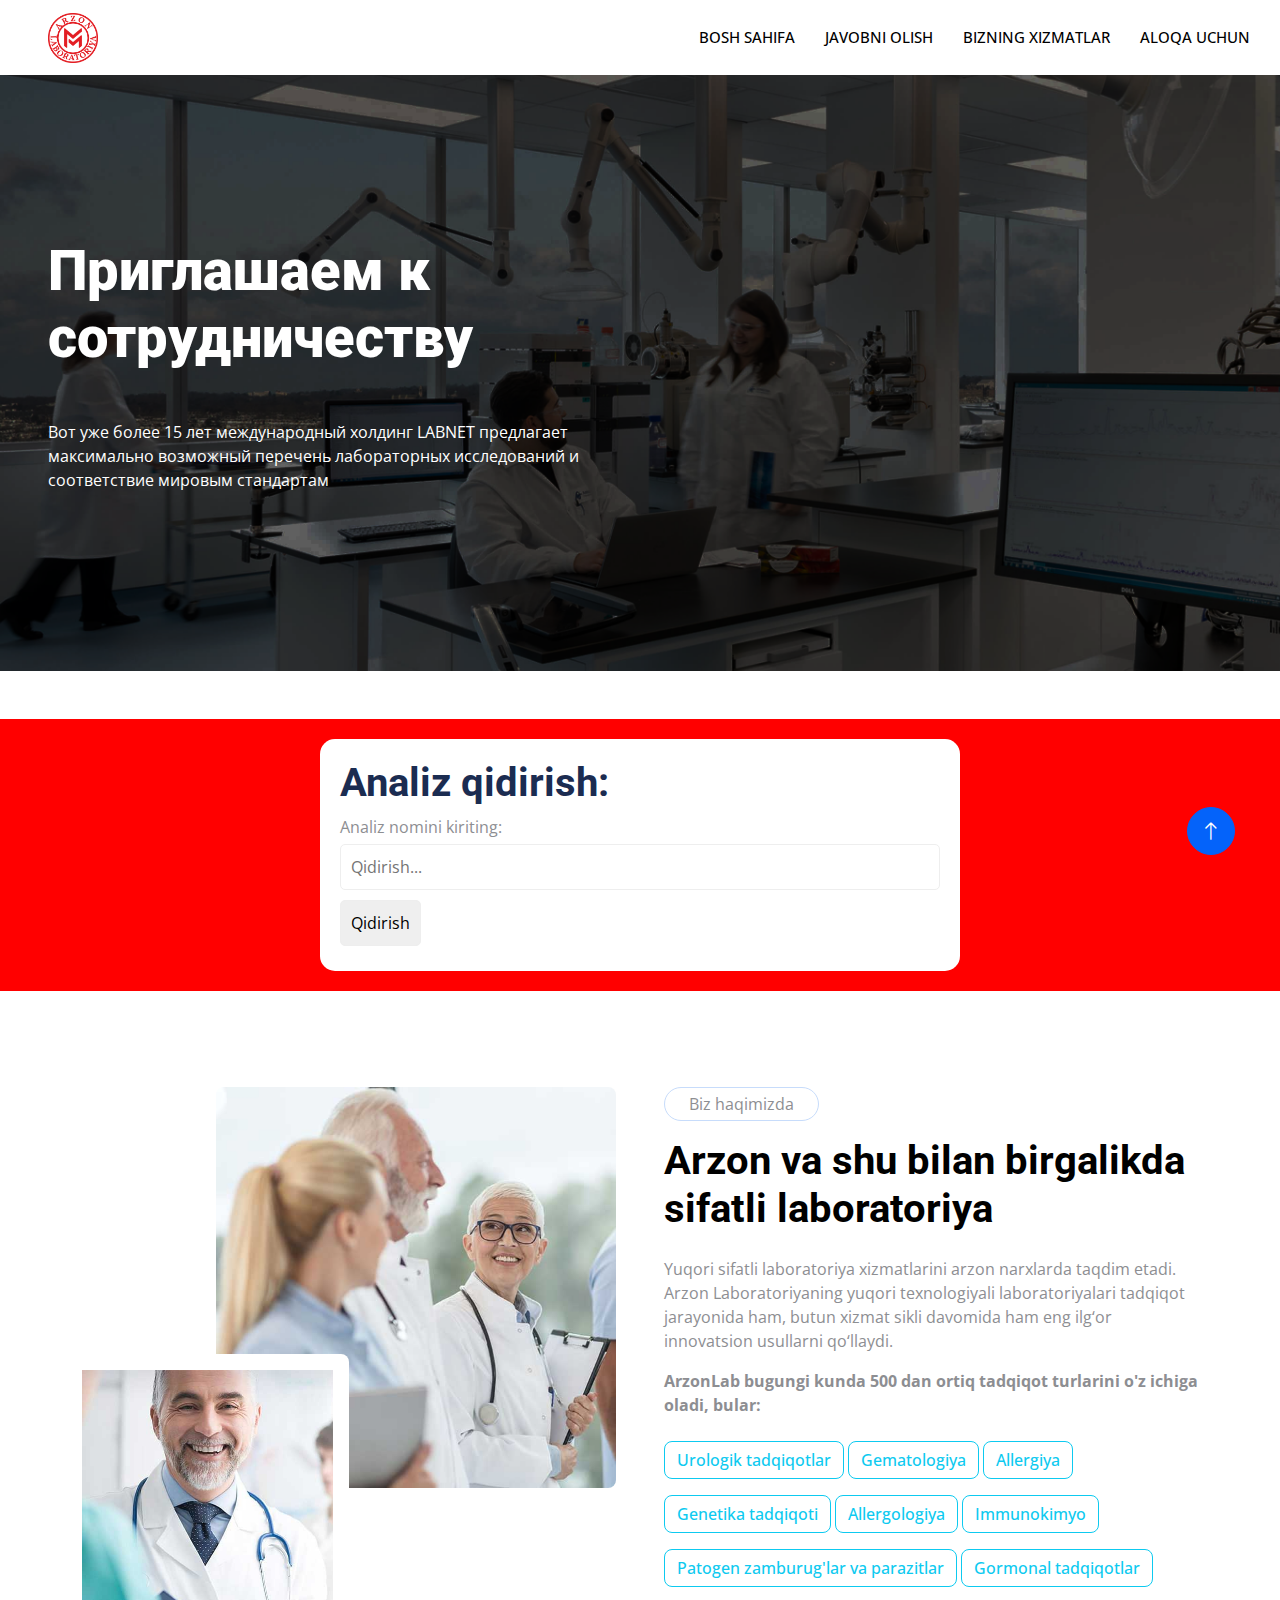
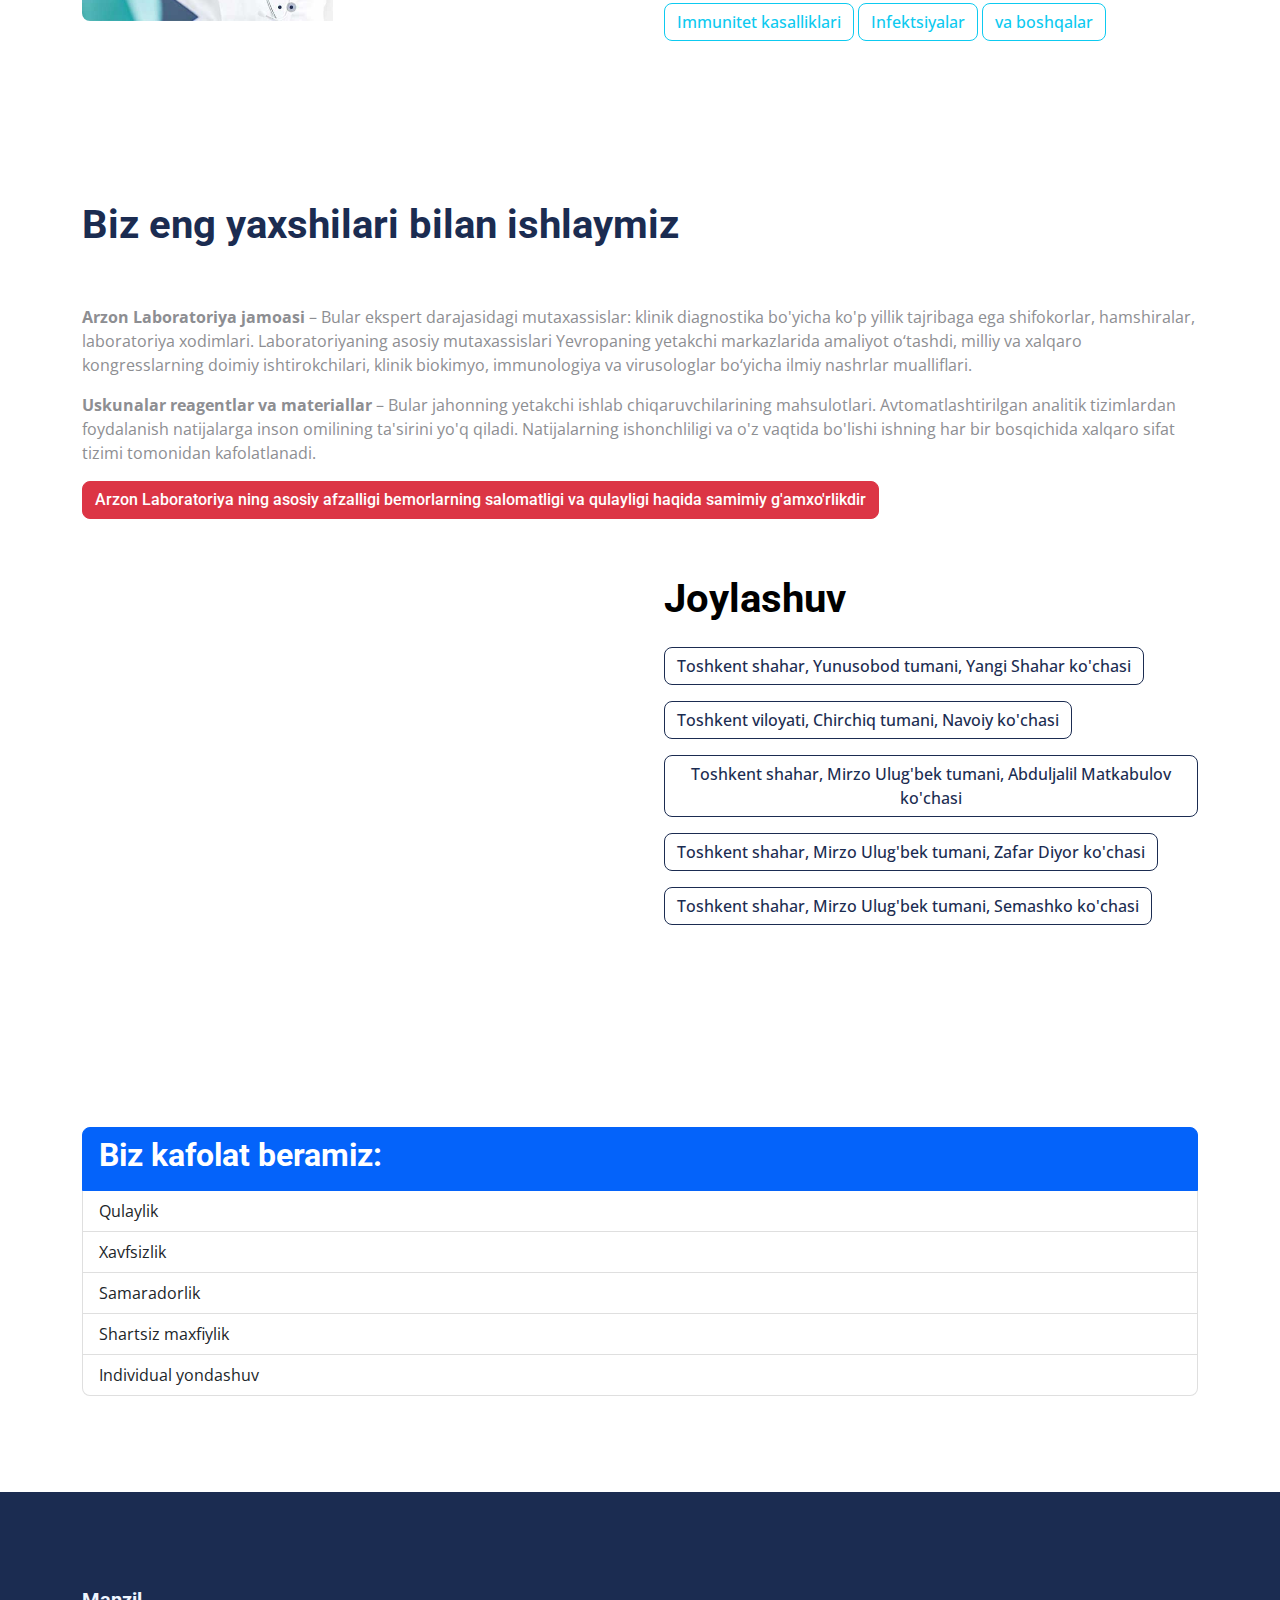
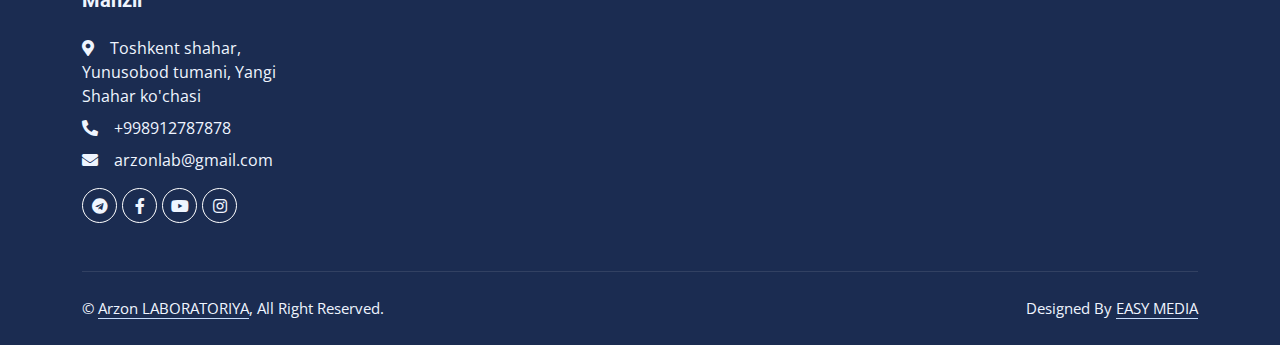
==== index.html @ 6bec05cd "delete bg-primary" ====
<!DOCTYPE html>
<html lang="en">

<head>
    <meta charset="utf-8">
    <title>ARZON LABORATORIYA</title>
    <meta content="width=device-width, initial-scale=1.0" name="viewport">
    <meta content="" name="keywords">
    <meta content="" name="description">

    <!-- Favicon -->

    <!-- Google Web Fonts -->
    <link rel="preconnect" href="https://fonts.googleapis.com">
    <link rel="preconnect" href="https://fonts.gstatic.com" crossorigin>
    <link href="https://fonts.googleapis.com/css2?family=Open+Sans:wght@400;500&family=Roboto:wght@500;700;900&display=swap" rel="stylesheet"> 

    <!-- Icon Font Stylesheet -->
    <link href="https://cdnjs.cloudflare.com/ajax/libs/font-awesome/5.10.0/css/all.min.css" rel="stylesheet">
    <link href="https://cdn.jsdelivr.net/npm/bootstrap-icons@1.4.1/font/bootstrap-icons.css" rel="stylesheet">

    <!-- Libraries Stylesheet -->
    <link href="lib/animate/animate.min.css" rel="stylesheet">
    <link href="lib/owlcarousel/assets/owl.carousel.min.css" rel="stylesheet">
    <link href="lib/tempusdominus/css/tempusdominus-bootstrap-4.min.css" rel="stylesheet" />
    <link rel="shortcut icon" href="./img/logo arzon L.png" type="image/x-icon"> 

    <!-- Customized Bootstrap Stylesheet -->
    <link href="css/bootstrap.min.css" rel="stylesheet">

    <!-- Template Stylesheet -->
    <link href="css/style.css" rel="stylesheet">
</head>

<body>
    <!-- Spinner Start -->
    <div id="spinner" class="show bg-white position-fixed translate-middle w-100 vh-100 top-50 start-50 d-flex align-items-center justify-content-center">
        <div class="spinner-grow text-primary" style="width: 3rem; height: 3rem;" role="status">
            <span class="sr-only">Loading...</span>
        </div>
    </div>
    <!-- Spinner End -->

    <!-- Navbar Start -->
    <nav class="navbar navbar-expand-lg bg-white navbar-light sticky-top p-0 wow fadeIn" data-wow-delay="0.1s">
        <a href="index.html" class="navbar-brand d-flex align-items-center px-4 px-lg-5">
            <img src="./img/logo arzon L.png" alt="" width="50px" height="50px">
        </a>
        <button type="button" class="navbar-toggler me-4" data-bs-toggle="collapse" data-bs-target="#navbarCollapse">
            <span class="navbar-toggler-icon"></span>
        </button>
        <div class="collapse navbar-collapse" id="navbarCollapse">
            <div class="navbar-nav ms-auto p-4 p-lg-0">
                <a href="index.html" class="nav-item nav-link active">BOSH SAHIFA</a>
                <a href="about.html" class="nav-item nav-link">JAVOBNI OLISH</a>
                <a href="#aboutme" class="nav-item nav-link">Bizning xizmatlar</a>
                <a href="#footer" class="nav-item nav-link">Aloqa uchun</a>
            </div>
        </div>
    </nav>
    <!-- Navbar End -->


    <!-- Header Start -->
    <div class="container-fluid header bg-primary p-0 mb-5" style="background-color: red;">
        <div class="row g-0 align-items-center flex-column-reverse flex-lg-row" style="background-image: url(./img/image\ 1.png); background-size: cover; background-attachment: fixed;">
            <div class="col-lg-6 p-5 wow fadeIn" data-wow-delay="0.1s">
                <h1 class="display-4 text-white mb-5 mt-5">Приглашаем к сотрудничеству</h1>
                <div class="row g-4 mb-5">
                    <p style="color: white;">Вот уже более 15 лет международный холдинг LABNET предлагает максимально возможный перечень лабораторных исследований и соответствие мировым стандартам</p>
                </div>
            </div>
            <div class="col-lg-6 wow fadeIn" data-wow-delay="0.5s" style="padding: 20px;">
                <div class="owl-carousel-item position-relative" style="width: 100%; height: 100%;">
                    <center><iframe src="https://youtube.com/embed/X3Y6imdMPZY?feature=share" frameborder="0" height="550px" width="75%" style="margin: 0px auto; border-radius: 15px;"></iframe></center>
                </div>
            </div>
        </div>
    </div>
    <div class="container-fluid header p-0 mb-5" style="background-color: red;">
        <div class="row g-0 align-items-center flex-column-reverse flex-lg-row">
            <div class="search">
                <h1>Analiz qidirish:</h1>

                <div class="search-box">
                    <label for="searchText">Analiz nomini kiriting:</label><br>
                    <input type="text" id="searchText" placeholder="Qidirish..." />
                    <br>
                    <button onclick="searchType()">Qidirish</button>
                </div>

                <div id="typeResult"></div>
            </div>
        </div>
    </div>
    <!-- Header End -->


    <!-- About Start -->
    <div class="container-xxl py-5">
        <div class="container">
            <div class="row g-5">
                <div class="col-lg-6 wow fadeIn" data-wow-delay="0.1s">
                    <div class="d-flex flex-column">
                        <img class="img-fluid rounded w-75 align-self-end" src="img/about-1.jpg" alt="">
                        <img class="img-fluid rounded w-50 bg-white pt-3 pe-3" src="img/about-2.jpg" alt="" style="margin-top: -25%;">
                    </div>
                </div>
                <div class="col-lg-6 wow fadeIn" data-wow-delay="0.5s">
                    <p class="d-inline-block border rounded-pill py-1 px-4" id="aboutme">Biz haqimizda</p>
                    <h1 class="mb-4" style="color: #000;">Arzon va shu bilan birgalikda sifatli laboratoriya</h1>
                    <p>Yuqori sifatli laboratoriya xizmatlarini arzon narxlarda taqdim etadi. Arzon Laboratoriyaning yuqori texnologiyali laboratoriyalari tadqiqot jarayonida ham, butun xizmat sikli davomida ham eng ilg‘or innovatsion usullarni qo‘llaydi.</p>
                    <b class="mb-4">ArzonLab bugungi kunda 500 dan ortiq tadqiqot turlarini o'z ichiga oladi, bular:</b>
                    <br><br>
                    <p class="btn btn-outline-info">Urologik tadqiqotlar</p>
                    <p class="btn btn-outline-info">Gematologiya</p>
                    <p class="btn btn-outline-info">Allergiya</p>
                    <p class="btn btn-outline-info">Genetika tadqiqoti</p>
                    <p class="btn btn-outline-info">Allergologiya</p>
                    <p class="btn btn-outline-info">Immunokimyo</p>
                    <p class="btn btn-outline-info">Patogen zamburug'lar va parazitlar</p>
                    <p class="btn btn-outline-info">Gormonal tadqiqotlar</p>
                    <p class="btn btn-outline-info">Immunitet kasalliklari</p>
                    <p class="btn btn-outline-info">Infektsiyalar</p>
                    <p class="btn btn-outline-info">va boshqalar</p>
                </div>
            </div>
        </div>
    </div>

    <div class="container-xxl py-5"></div>
        <div class="container">
            <h1>Biz eng yaxshilari bilan ishlaymiz</h1><br><br>  
            <p><b>Arzon Laboratoriya jamoasi</b> – Bular ekspert darajasidagi mutaxassislar: klinik diagnostika bo'yicha ko'p yillik tajribaga ega shifokorlar, hamshiralar, laboratoriya xodimlari. Laboratoriyaning asosiy mutaxassislari Yevropaning yetakchi markazlarida amaliyot o‘tashdi, milliy va xalqaro kongresslarning doimiy ishtirokchilari, klinik biokimyo, immunologiya va virusologlar bo‘yicha ilmiy nashrlar mualliflari.</p>
            <p><b>Uskunalar reagentlar va materiallar</b> – Bular jahonning yetakchi ishlab chiqaruvchilarining mahsulotlari. Avtomatlashtirilgan analitik tizimlardan foydalanish natijalarga inson omilining ta'sirini yo'q qiladi. Natijalarning ishonchliligi va o'z vaqtida bo'lishi ishning har bir bosqichida xalqaro sifat tizimi tomonidan kafolatlanadi.</p>
            <h2 class="btn btn-danger">Arzon Laboratoriya ning asosiy afzalligi bemorlarning salomatligi va qulayligi haqida samimiy g'amxo'rlikdir</h2>
        </div>
    </div>

    <div class="container-xxl py-5">
        <div class="container">
            <div class="row g-5">
                <div class="col-lg-6 wow fadeIn" data-wow-delay="0.5s">
                    <iframe src="https://www.google.com/maps/embed?pb=!1m14!1m8!1m3!1d11977.61604159722!2d69.2936379!3d41.3653063!3m2!1i1024!2i768!4f13.1!3m3!1m2!1s0x38aef39a437deac9%3A0x9a5d34223e0d24c9!2sArzon%20Laboratoriya!5e0!3m2!1sen!2s!4v1727965032066!5m2!1sen!2s" width="450" height="450" style="border:0;" allowfullscreen="" loading="lazy" referrerpolicy="no-referrer-when-downgrade"></iframe>
                </div>
                <div class="col-lg-6 wow fadeIn" data-wow-delay="0.1s">
                    <div class="d-flex flex-column">
                        <h1 class="mb-4" style="color: #000;">Joylashuv</h1>
                        <p><b class="btn btn-outline-dark">Toshkent shahar, Yunusobod tumani, Yangi Shahar ko'chasi</b></p>
                        <p><b class="btn btn-outline-dark">Toshkent viloyati, Chirchiq tumani, Navoiy ko'chasi</b></p>
                        <p><b class="btn btn-outline-dark">Toshkent shahar, Mirzo Ulug'bek tumani, Abduljalil Matkabulov ko'chasi</b></p>
                        <p><b class="btn btn-outline-dark">Toshkent shahar, Mirzo Ulug'bek tumani, Zafar Diyor ko'chasi</b></p>
                        <p><b class="btn btn-outline-dark">Toshkent shahar, Mirzo Ulug'bek tumani, Semashko ko'chasi</b></p>
                    </div>
                </div>
            </div>
        </div>
    </div>
    
    <div class="container-xxl py-5">
        <div class="container">
            <ul class="list-group">
                <li class="list-group-item active" aria-current="true"><h2 style="color: white;">Biz kafolat beramiz:</h2></li>
                <li class="list-group-item">Qulaylik</li>
                <li class="list-group-item">Xavfsizlik</li>
                <li class="list-group-item">Samaradorlik</li>
                <li class="list-group-item">Shartsiz maxfiylik</li>
                <li class="list-group-item">Individual yondashuv</li>
              </ul>
        </div>
    </div>

    <!-- Footer Start -->
    <div class="container-fluid bg-dark text-light footer mt-5 pt-5 wow fadeIn" data-wow-delay="0.1s" id="footer">
        <div class="container py-5">
            <div class="row g-5">
                <div class="col-lg-3 col-md-6">
                    <h5 class="text-light mb-4">Manzil</h5>
                    <p class="mb-2"><i class="fa fa-map-marker-alt me-3"></i>Toshkent shahar, Yunusobod tumani, Yangi Shahar ko'chasi</p>
                    <p class="mb-2"><i class="fa fa-phone-alt me-3"></i>+998912787878</p>
                    <p class="mb-2"><i class="fa fa-envelope me-3"></i>arzonlab@gmail.com</p>
                    <div class="d-flex pt-2">
                        <a class="btn btn-outline-light btn-social rounded-circle" href="https://t.me/arzonlab"><i class="fab fa-telegram"></i></a>
                        <a class="btn btn-outline-light btn-social rounded-circle" href="https://www.facebook.com/arzon.lab/"><i class="fab fa-facebook-f"></i></a>
                        <a class="btn btn-outline-light btn-social rounded-circle" href="https://www.youtube.com/@ArzonLab"><i class="fab fa-youtube"></i></a>
                        <a class="btn btn-outline-light btn-social rounded-circle" href="https://www.instagram.com/arzon.lab/"><i class="fab fa-instagram"></i></a>
                    </div>
                </div>
            </div>
        </div>
        <div class="container">
            <div class="copyright">
                <div class="row">
                    <div class="col-md-6 text-center text-md-start mb-3 mb-md-0">
                        &copy; <a class="border-bottom" href="#">Arzon LABORATORIYA</a>, All Right Reserved.
                    </div>
                    <div class="col-md-6 text-center text-md-end">
                        Designed By <a class="border-bottom" href="https://instagram.com/easy.media.uz">EASY MEDIA</a>
                    </div>
                </div>
            </div>
        </div>
    </div>
    <!-- Footer End -->


    <!-- Back to Top -->
    <a href="#" class="btn btn-lg btn-primary btn-lg-square rounded-circle back-to-top"><i class="bi bi-arrow-up"></i></a>


    <!-- JavaScript Libraries -->
    <script src="https://code.jquery.com/jquery-3.4.1.min.js"></script>
    <script src="https://cdn.jsdelivr.net/npm/bootstrap@5.0.0/dist/js/bootstrap.bundle.min.js"></script>
    <script src="lib/wow/wow.min.js"></script>
    <script src="lib/easing/easing.min.js"></script>
    <script src="lib/waypoints/waypoints.min.js"></script>
    <script src="lib/counterup/counterup.min.js"></script>
    <script src="lib/owlcarousel/owl.carousel.min.js"></script>
    <script src="lib/tempusdominus/js/moment.min.js"></script>
    <script src="lib/tempusdominus/js/moment-timezone.min.js"></script>
    <script src="lib/tempusdominus/js/tempusdominus-bootstrap-4.min.js"></script>

    <!-- Template Javascript -->
    <script src="js/main.js"></script>
</body>

</html>
---- css/style.css ----
/********** Template CSS **********/
:root {
    --primary: #000;
    --light: #EFF5FF;
    --dark: #000;
}

.fw-medium {
    font-weight: 500 !important;
}

.fw-bold {
    font-weight: 700 !important;
}

.fw-black {
    font-weight: 900 !important;
}

.back-to-top {
    position: fixed;
    display: none;
    right: 45px;
    bottom: 45px;
    z-index: 99;
}


/*** Spinner ***/
#spinner {
    opacity: 0;
    visibility: hidden;
    transition: opacity .5s ease-out, visibility 0s linear .5s;
    z-index: 99999;
}

#spinner.show {
    transition: opacity .5s ease-out, visibility 0s linear 0s;
    visibility: visible;
    opacity: 1;
}


/*** Button ***/
.btn {
    font-weight: 500;
    transition: .5s;
}

.btn.btn-primary,
.btn.btn-secondary {
    color: #FFFFFF;
}

.btn-square {
    width: 38px;
    height: 38px;
}

.btn-sm-square {
    width: 32px;
    height: 32px;
}

.btn-lg-square {
    width: 48px;
    height: 48px;
}

.btn-square,
.btn-sm-square,
.btn-lg-square {
    padding: 0;
    display: flex;
    align-items: center;
    justify-content: center;
    font-weight: normal;
}


/*** Navbar ***/
.navbar .dropdown-toggle::after {
    border: none;
    content: "\f107";
    font-family: "Font Awesome 5 Free";
    font-weight: 900;
    vertical-align: middle;
    margin-left: 8px;
}

.navbar .navbar-nav .nav-link {
    margin-right: 30px;
    padding: 25px 0;
    color: #FFFFFF;
    font-size: 15px;
    font-weight: 500;
    text-transform: uppercase;
    outline: none;
}

.navbar .navbar-nav .nav-link:hover,
.navbar .navbar-nav .nav-link.active {
    color: var(--primary);
}

@media (max-width: 991.98px) {
    .navbar .navbar-nav .nav-link  {
        margin-right: 0;
        padding: 10px 0;
    }

    .navbar .navbar-nav {
        border-top: 1px solid #EEEEEE;
    }
}

.navbar .navbar-brand,
.navbar a.btn {
    height: 75px;
}

.navbar .navbar-nav .nav-link {
    color: var(--dark);
    font-weight: 500;
}

.navbar.sticky-top {
    top: -100px;
    transition: .5s;
}

@media (min-width: 992px) {
    .navbar .nav-item .dropdown-menu {
        display: block;
        border: none;
        margin-top: 0;
        top: 150%;
        opacity: 0;
        visibility: hidden;
        transition: .5s;
    }

    .navbar .nav-item:hover .dropdown-menu {
        top: 100%;
        visibility: visible;
        transition: .5s;
        opacity: 1;
    }
}


/*** Header ***/
.header-carousel .owl-carousel-text {
    position: absolute;
    width: 100%;
    height: 100%;
    padding: 3rem;
    top: 0;
    left: 0;
    display: flex;
    align-items: center;
    justify-content: center;
    text-shadow: 0 0 30px rgba(0, 0, 0, .1);
}

.header-carousel .owl-nav {
    position: absolute;
    width: 200px;
    height: 45px;
    bottom: 30px;
    left: 50%;
    transform: translateX(-50%);
    display: flex;
    justify-content: space-between;
}

.header-carousel .owl-nav .owl-prev,
.header-carousel .owl-nav .owl-next {
    width: 45px;
    height: 45px;
    display: flex;
    align-items: center;
    justify-content: center;
    color: #FFFFFF;
    background: transparent;
    border: 1px solid #FFFFFF;
    border-radius: 45px;
    font-size: 22px;
    transition: .5s;
}

.header-carousel .owl-nav .owl-prev:hover,
.header-carousel .owl-nav .owl-next:hover {
    background: var(--primary);
    border-color: var(--primary);
}

.header-carousel .owl-dots {
    position: absolute;
    height: 45px;
    bottom: 30px;
    left: 50%;
    transform: translateX(-50%);
    display: flex;
    align-items: center;
    justify-content: center;
}

.header-carousel .owl-dot {
    position: relative;
    display: inline-block;
    margin: 0 5px;
    width: 15px;
    height: 15px;
    background: transparent;
    border: 1px solid #FFFFFF;
    border-radius: 15px;
    transition: .5s;
}

.header-carousel .owl-dot::after {
    position: absolute;
    content: "";
    width: 5px;
    height: 5px;
    top: 4px;
    left: 4px;
    background: #FFFFFF;
    border-radius: 5px;
}

.header-carousel .owl-dot.active {
    background: var(--primary);
    border-color: var(--primary);
}

.page-header {
    background: url(../img/header-page.jpg) top center no-repeat;
    background-size: cover;
    text-shadow: 0 0 30px rgba(0, 0, 0, .1);
}

.breadcrumb-item + .breadcrumb-item::before {
    color: var(--light);
}

.search {
    width: 50%;
    height: 50%;
    background-color: white;
    padding: 20px;
    margin: 20px auto;
    border-radius: 15px;
}
.search input[type=text]{
    width: 100%;
    outline: none;
    border: 1px solid #EEEEEE;
    padding: 10px;
    margin: 5px 0px;
    border-radius: 5px;
}
.search input[type=number]{
    width: 100%;
    outline: none;
    border: 1px solid #EEEEEE;
    padding: 10px;
    margin: 5px 0px;
    border-radius: 5px;
}
.search button{
    margin: 5px 0px;
    border: 1px solid #EEEEEE;
    border-radius: 5px;
    padding: 10px;
}
#typeResult li{
    width: 100%;
    height: 100%;
    color: #000;
    border: 1px solid #EEEEEE;
    border-radius: 5px;
    padding: 10px;
    background-color: #EEEEEE;
}

@media (max-width: 992px) {
    .search {
        width: 90%;
        height: 90%;
    }
}

/*** Service ***/
.service-item {
    transition: .5s;
}

.service-item:hover {
    margin-top: -10px;
    box-shadow: 0 .5rem 1.5rem rgba(0, 0, 0, .08);
}

.service-item .btn {
    width: 40px;
    height: 40px;
    display: inline-flex;
    align-items: center;
    background: #FFFFFF;
    border-radius: 40px;
    white-space: nowrap;
    overflow: hidden;
    transition: .5s;
}

.service-item:hover .btn {
    width: 140px;
}


/*** Feature ***/
@media (min-width: 992px) {
    .container.feature {
        max-width: 100% !important;
    }

    .feature-text  {
        padding-left: calc(((100% - 960px) / 2) + .75rem);
    }
}
@media (max-width:992px) {
    .mapsss{
        width: auto;
    }
    .imgoka{
        display: none;
    }
}

@media (min-width: 1200px) {
    .feature-text  {
        padding-left: calc(((100% - 1140px) / 2) + .75rem);
    }
}

@media (min-width: 1400px) {
    .feature-text  {
        padding-left: calc(((100% - 1320px) / 2) + .75rem);
    }
}


/*** Team ***/
.team-item img {
    position: relative;
    top: 0;
    transition: .5s;
}

.team-item:hover img {
    top: -30px;
}

.team-item .team-text {
    position: relative;
    height: 100px;
    transition: .5s;
}

.team-item:hover .team-text {
    margin-top: -60px;
    height: 160px;
}

.team-item .team-text .team-social {
    opacity: 0;
    transition: .5s;
}

.team-item:hover .team-text .team-social {
    opacity: 1;
}

.team-item .team-social .btn {
    display: inline-flex;
    color: var(--primary);
    background: #FFFFFF;
    border-radius: 40px;
}

.team-item .team-social .btn:hover {
    color: #FFFFFF;
    background: var(--primary);
}


/*** Appointment ***/
.bootstrap-datetimepicker-widget.bottom {
    top: auto !important;
}

.bootstrap-datetimepicker-widget .table * {
    border-bottom-width: 0px;
}

.bootstrap-datetimepicker-widget .table th {
    font-weight: 500;
}

.bootstrap-datetimepicker-widget.dropdown-menu {
    padding: 10px;
    border-radius: 2px;
}

.bootstrap-datetimepicker-widget table td.active,
.bootstrap-datetimepicker-widget table td.active:hover {
    background: var(--primary);
}

.bootstrap-datetimepicker-widget table td.today::before {
    border-bottom-color: var(--primary);
}


/*** Testimonial ***/
.testimonial-carousel::before {
    position: absolute;
    content: "";
    top: 0;
    left: 0;
    height: 100%;
    width: 0;
    background: linear-gradient(to right, rgba(255, 255, 255, 1) 0%, rgba(255, 255, 255, 0) 100%);
    z-index: 1;
}

.testimonial-carousel::after {
    position: absolute;
    content: "";
    top: 0;
    right: 0;
    height: 100%;
    width: 0;
    background: linear-gradient(to left, rgba(255, 255, 255, 1) 0%, rgba(255, 255, 255, 0) 100%);
    z-index: 1;
}

@media (min-width: 768px) {
    .testimonial-carousel::before,
    .testimonial-carousel::after {
        width: 200px;
    }
}

@media (min-width: 992px) {
    .testimonial-carousel::before,
    .testimonial-carousel::after {
        width: 300px;
    }
}

.testimonial-carousel .owl-item .testimonial-text {
    background: var(--light);
    transform: scale(.8);
    transition: .5s;
}

.testimonial-carousel .owl-item.center .testimonial-text {
    background: var(--primary);
    transform: scale(1);
}

.testimonial-carousel .owl-item .testimonial-text *,
.testimonial-carousel .owl-item .testimonial-item img {
    transition: .5s;
}

.testimonial-carousel .owl-item.center .testimonial-text * {
    color: var(--light) !important;
}

.testimonial-carousel .owl-item.center .testimonial-item img {
    background: var(--primary) !important;
} 

.testimonial-carousel .owl-nav {
    position: absolute;
    width: 350px;
    top: 15px;
    left: 50%;
    transform: translateX(-50%);
    display: flex;
    justify-content: space-between;
    opacity: 0;
    transition: .5s;
    z-index: 1;
}

.testimonial-carousel:hover .owl-nav {
    width: 300px;
    opacity: 1;
}

.testimonial-carousel .owl-nav .owl-prev,
.testimonial-carousel .owl-nav .owl-next {
    position: relative;
    color: var(--primary);
    font-size: 45px;
    transition: .5s;
}

.testimonial-carousel .owl-nav .owl-prev:hover,
.testimonial-carousel .owl-nav .owl-next:hover {
    color: var(--dark);
}


/*** Footer ***/
.footer .btn.btn-social {
    margin-right: 5px;
    width: 35px;
    height: 35px;
    display: flex;
    align-items: center;
    justify-content: center;
    color: var(--light);
    border: 1px solid #FFFFFF;
    transition: .3s;
}

.footer .btn.btn-social:hover {
    color: var(--primary);
}

.footer .btn.btn-link {
    display: block;
    margin-bottom: 5px;
    padding: 0;
    text-align: left;
    color: #FFFFFF;
    font-size: 15px;
    font-weight: normal;
    text-transform: capitalize;
    transition: .3s;
}

.footer .btn.btn-link::before {
    position: relative;
    content: "\f105";
    font-family: "Font Awesome 5 Free";
    font-weight: 900;
    margin-right: 10px;
}

.footer .btn.btn-link:hover {
    color: var(--primary);
    letter-spacing: 1px;
    box-shadow: none;
}

.footer .copyright {
    padding: 25px 0;
    font-size: 15px;
    border-top: 1px solid rgba(256, 256, 256, .1);
}

.footer .copyright a {
    color: var(--light);
}

.footer .copyright a:hover {
    color: var(--primary);
}
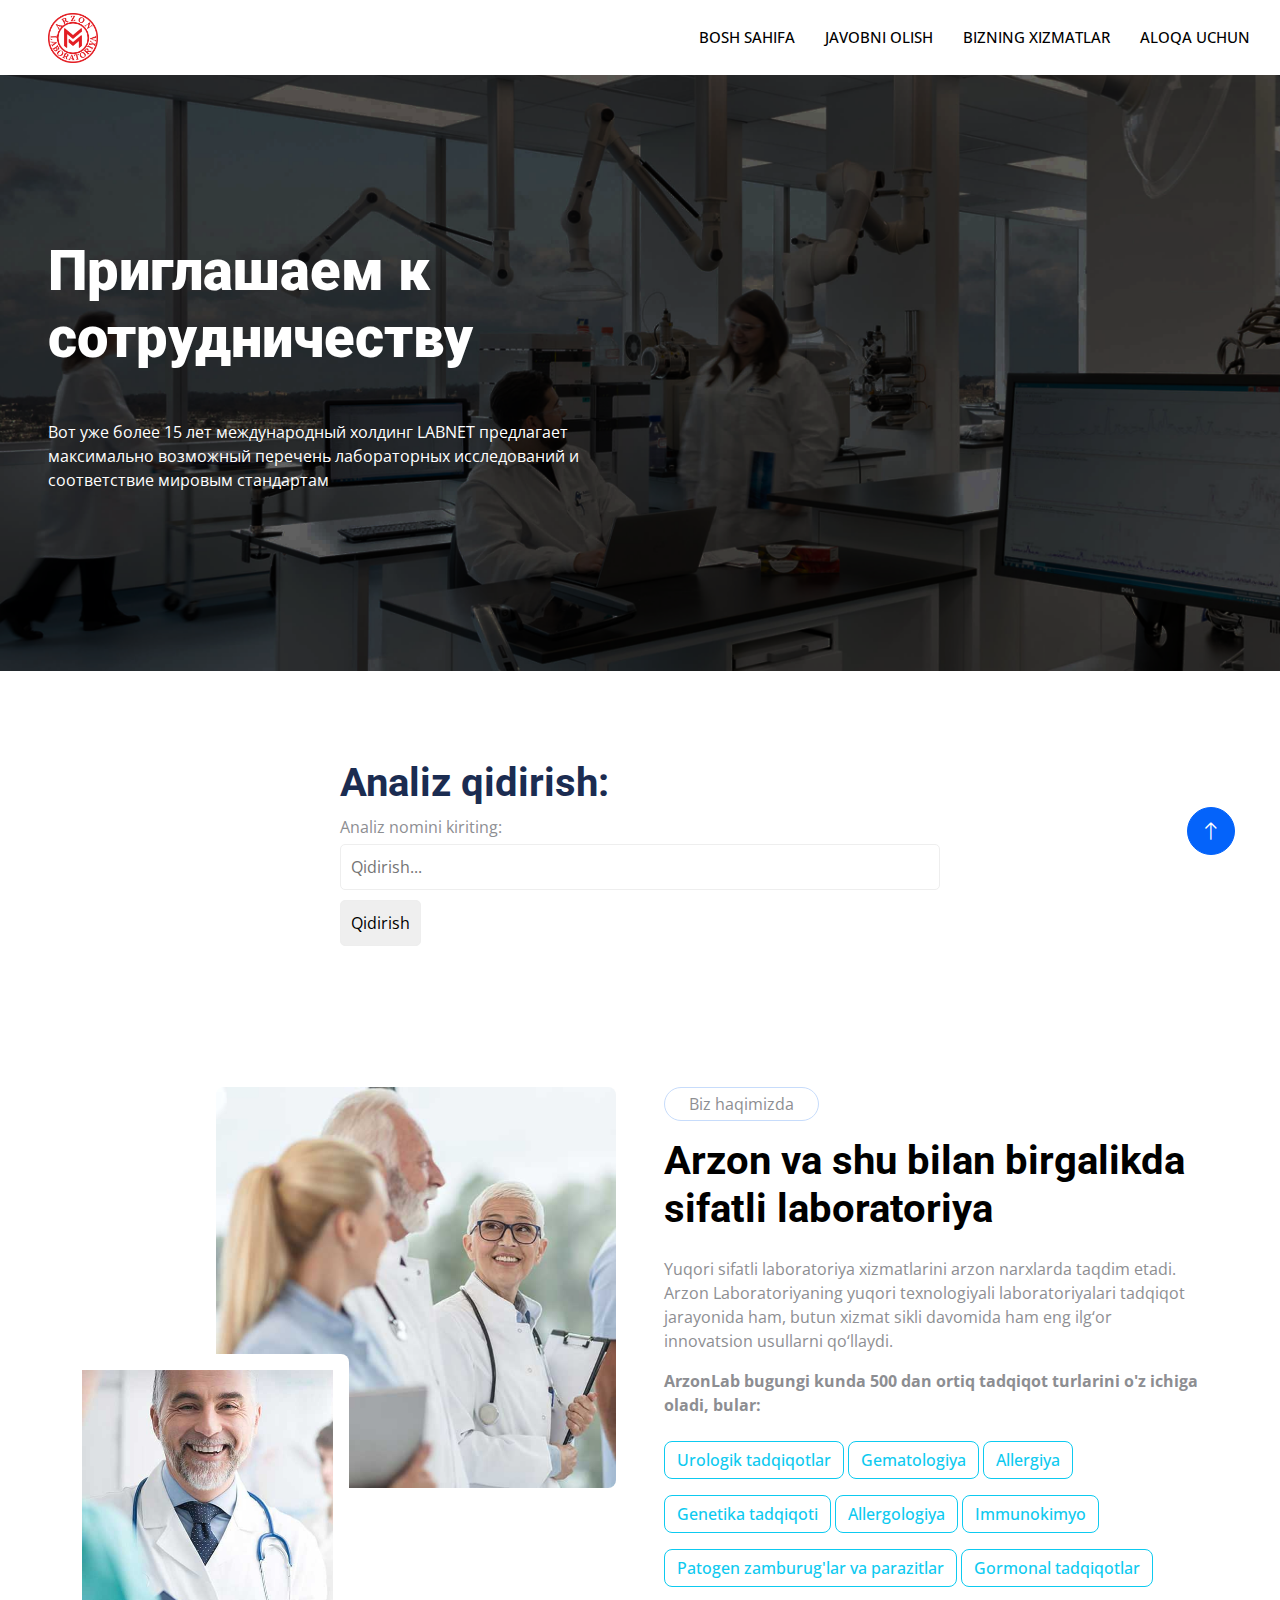
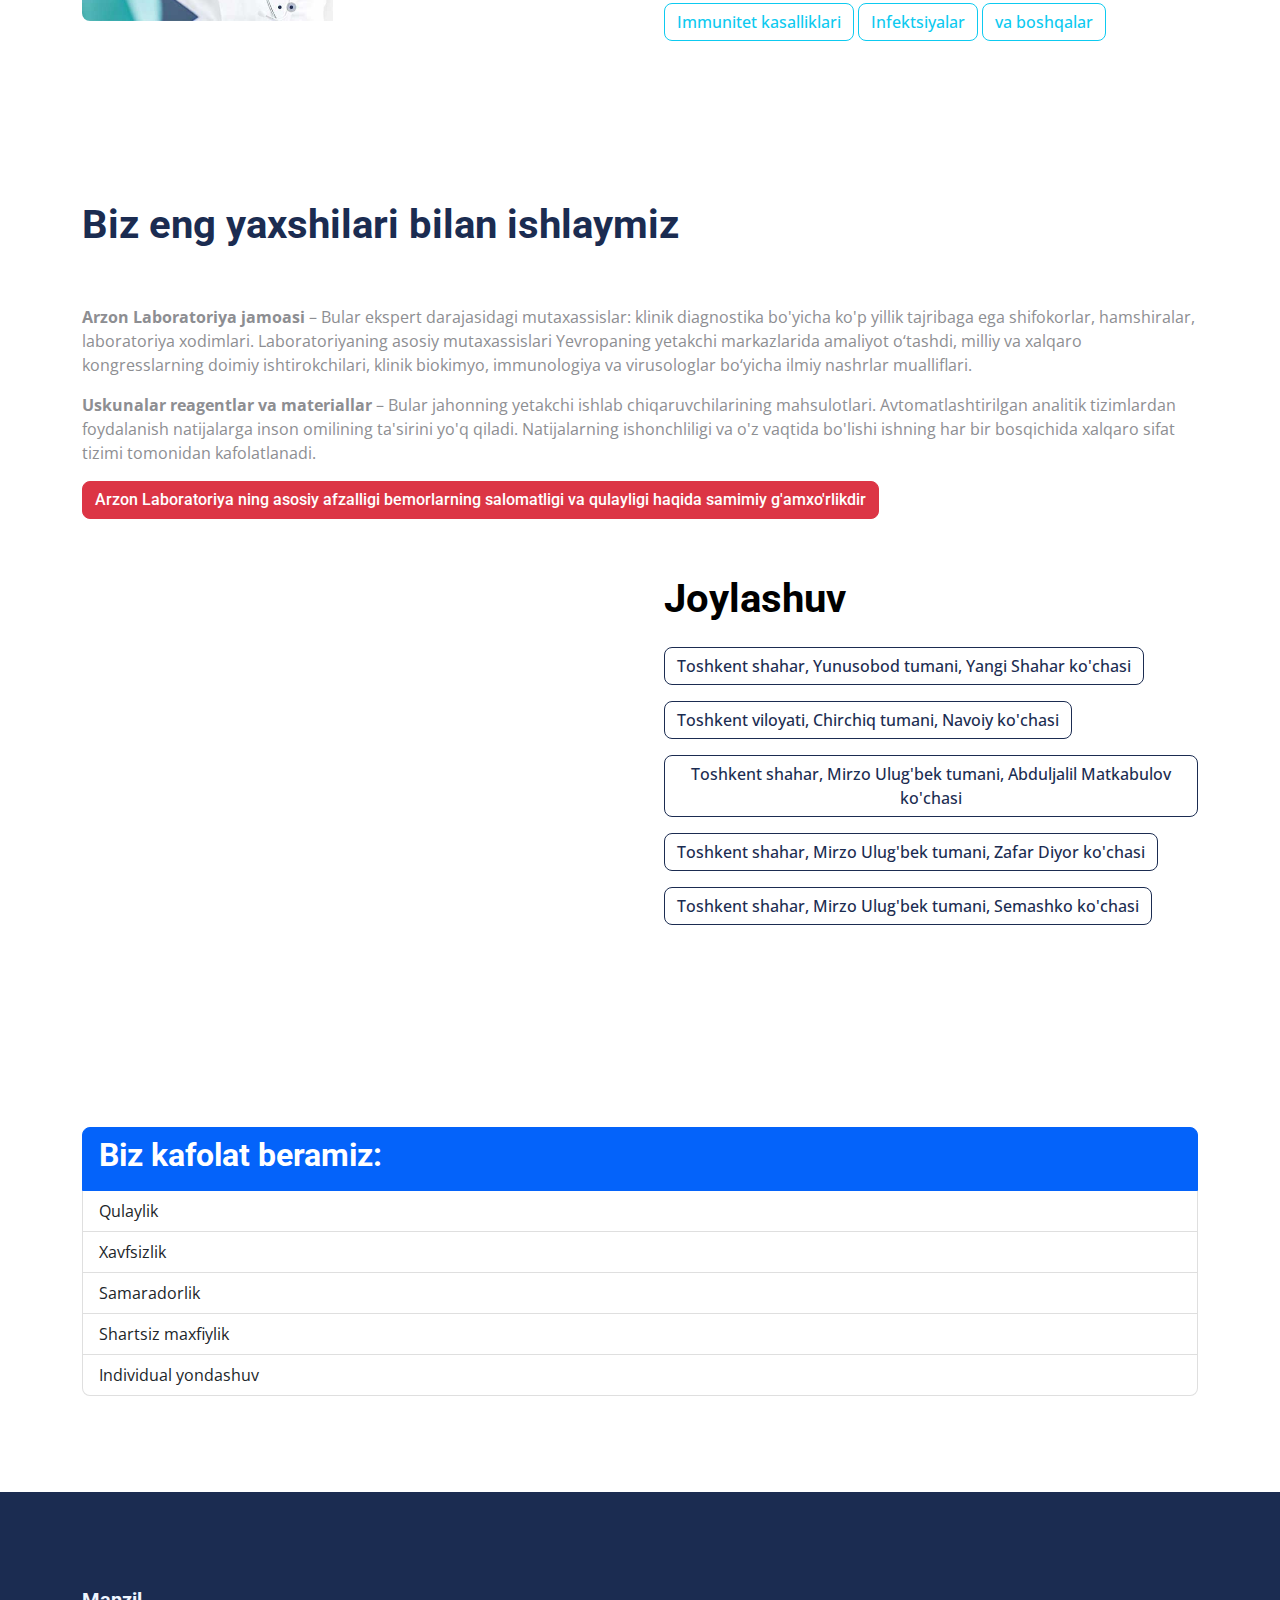
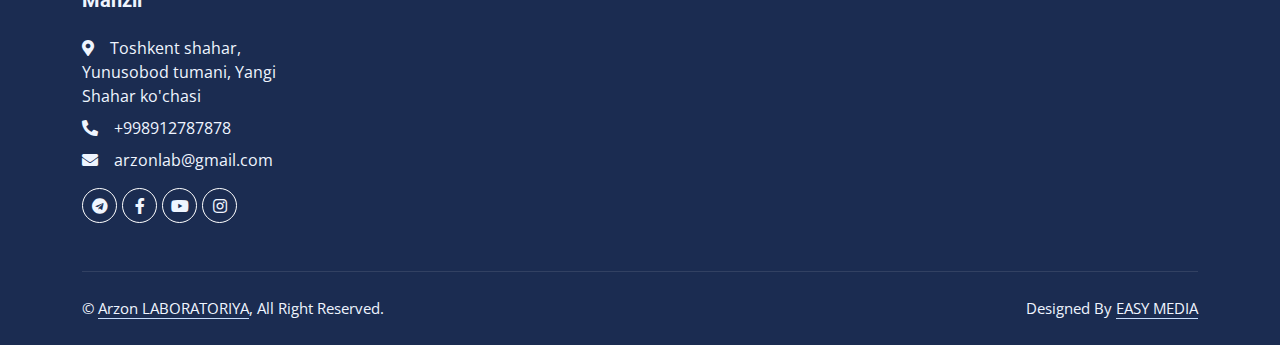
==== commit ffc66465: "bg red no" ====
--- a/index.html
+++ b/index.html
@@ -77,7 +77,7 @@
             </div>
         </div>
     </div>
-    <div class="container-fluid header p-0 mb-5" style="background-color: red;">
+    <div class="container-fluid header p-0 mb-5">
         <div class="row g-0 align-items-center flex-column-reverse flex-lg-row">
             <div class="search">
                 <h1>Analiz qidirish:</h1>
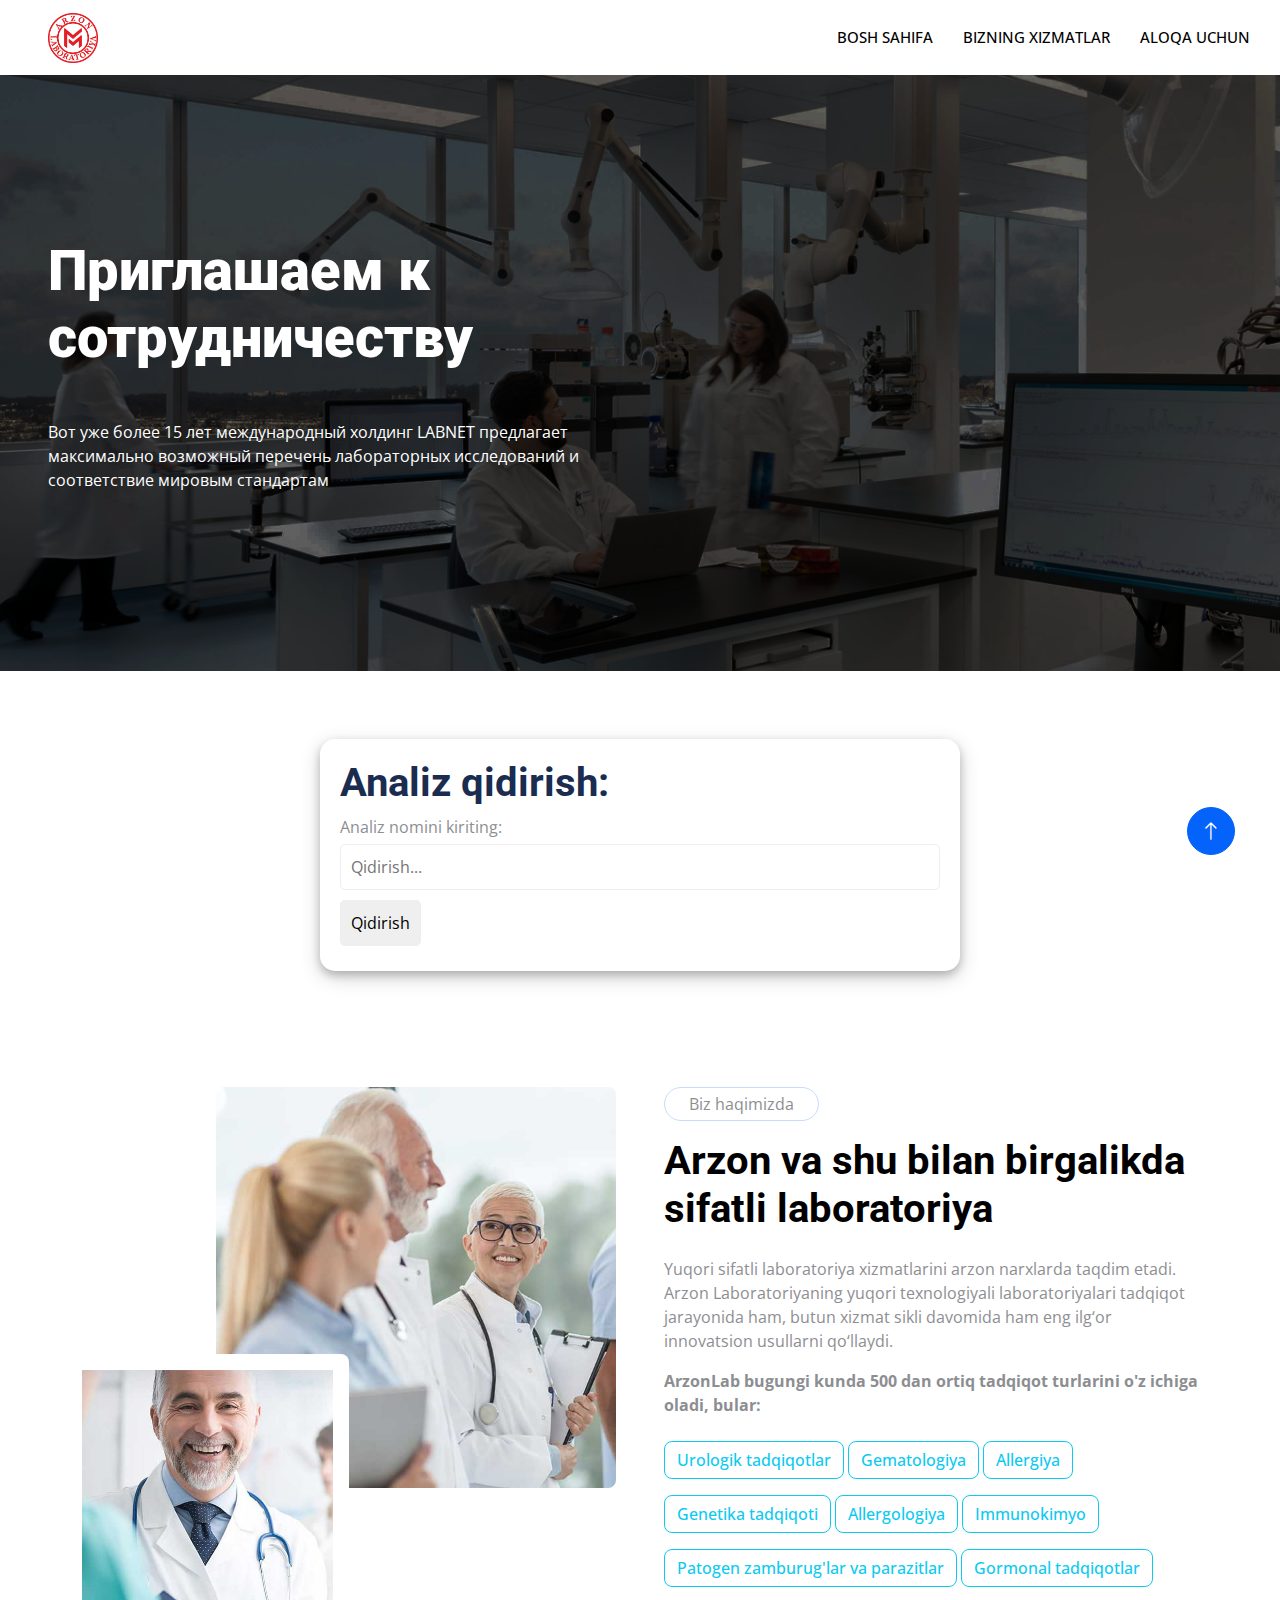
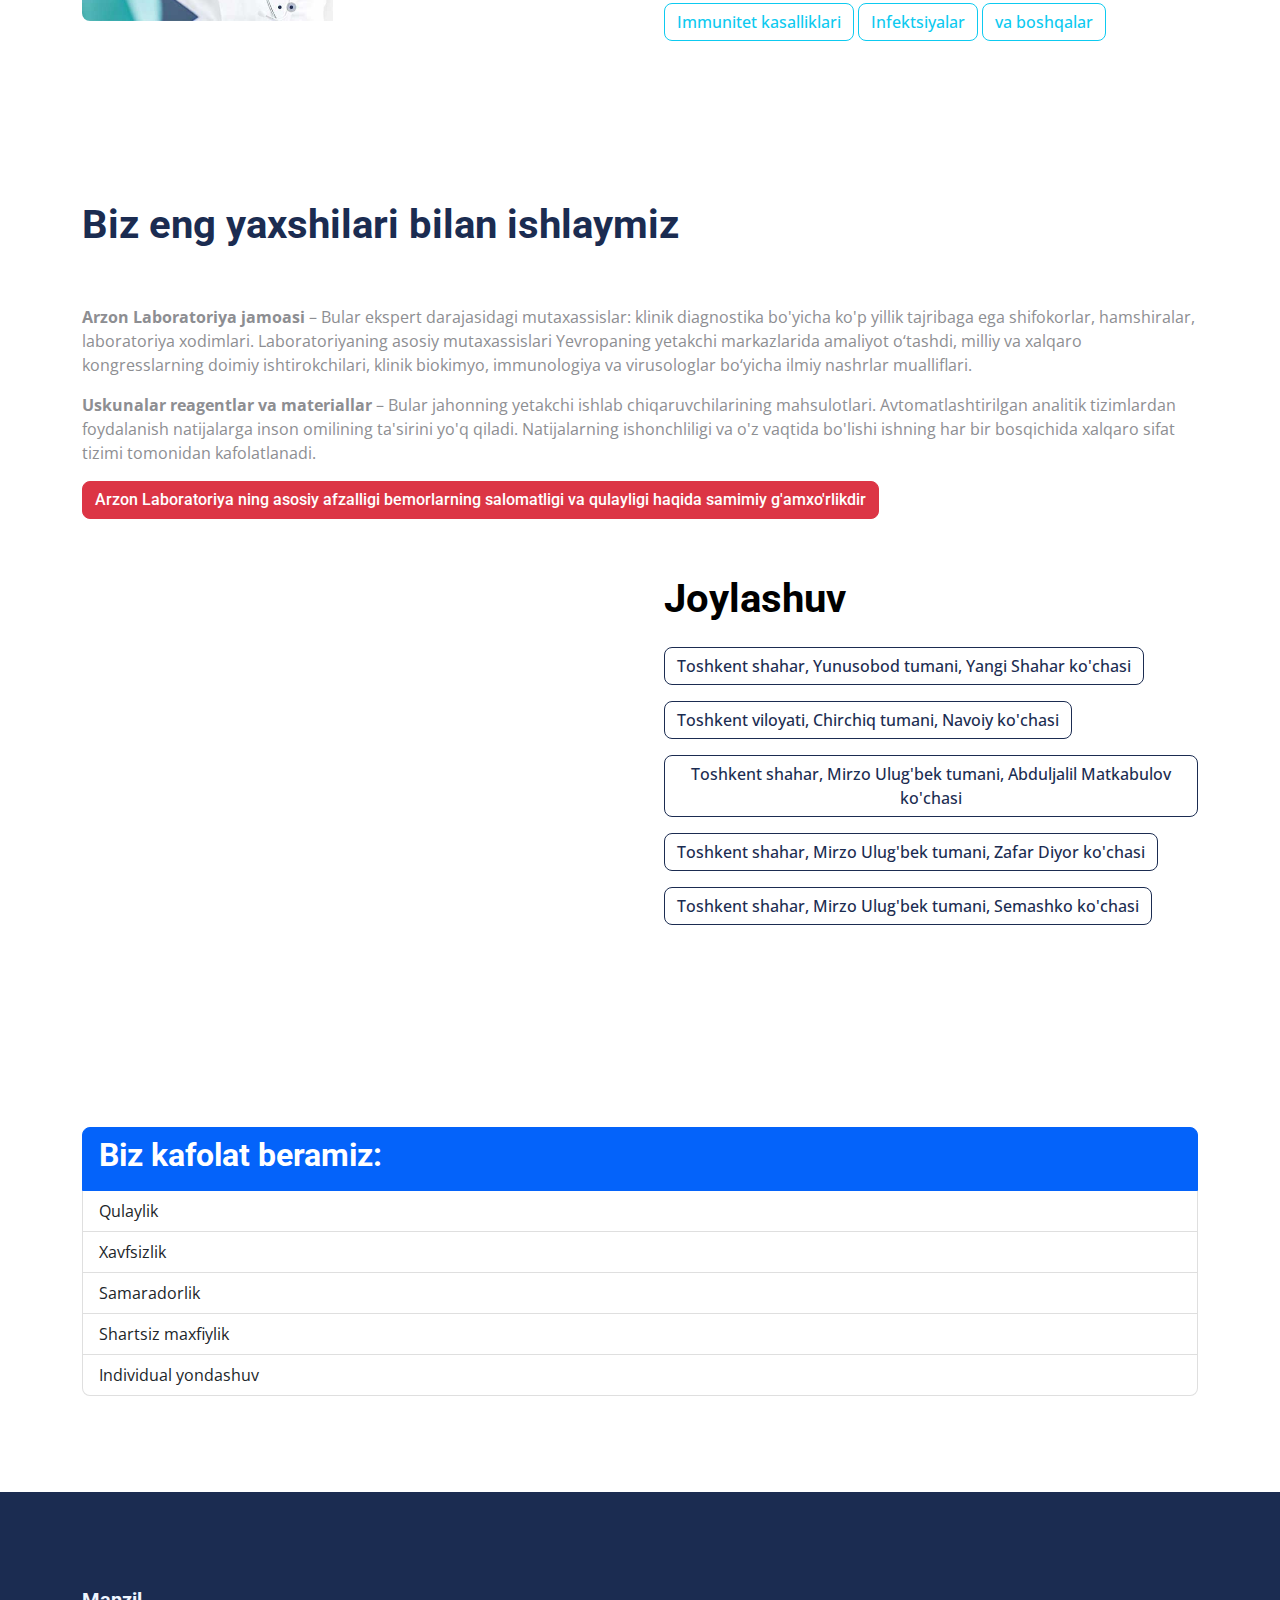
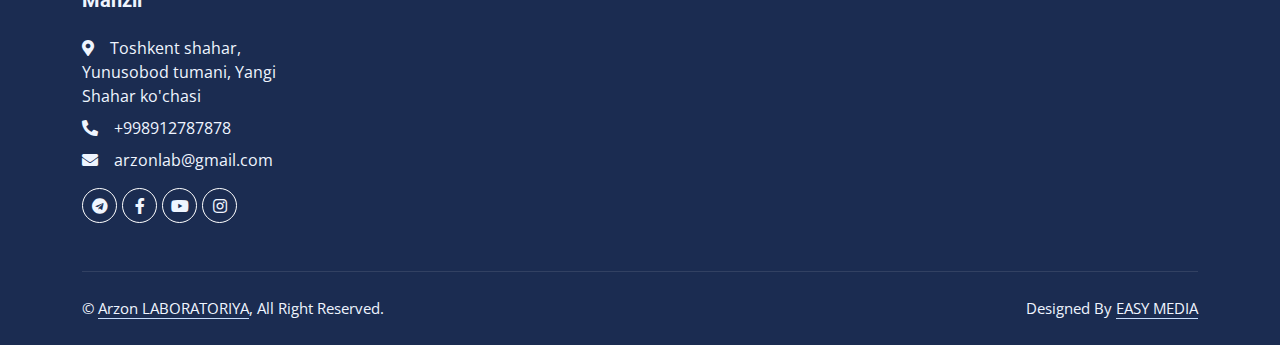
==== commit 0d0f87d9: "ef" ====
--- a/index.html
+++ b/index.html
@@ -52,7 +52,6 @@
         <div class="collapse navbar-collapse" id="navbarCollapse">
             <div class="navbar-nav ms-auto p-4 p-lg-0">
                 <a href="index.html" class="nav-item nav-link active">BOSH SAHIFA</a>
-                <a href="about.html" class="nav-item nav-link">JAVOBNI OLISH</a>
                 <a href="#aboutme" class="nav-item nav-link">Bizning xizmatlar</a>
                 <a href="#footer" class="nav-item nav-link">Aloqa uchun</a>
             </div>
--- a/css/style.css
+++ b/css/style.css
@@ -251,6 +251,7 @@
     padding: 20px;
     margin: 20px auto;
     border-radius: 15px;
+    box-shadow: 0 4px 8px 0 rgba(0, 0, 0, 0.2), 0 6px 20px 0 rgba(0, 0, 0, 0.19);
 }
 .search input[type=text]{
     width: 100%;
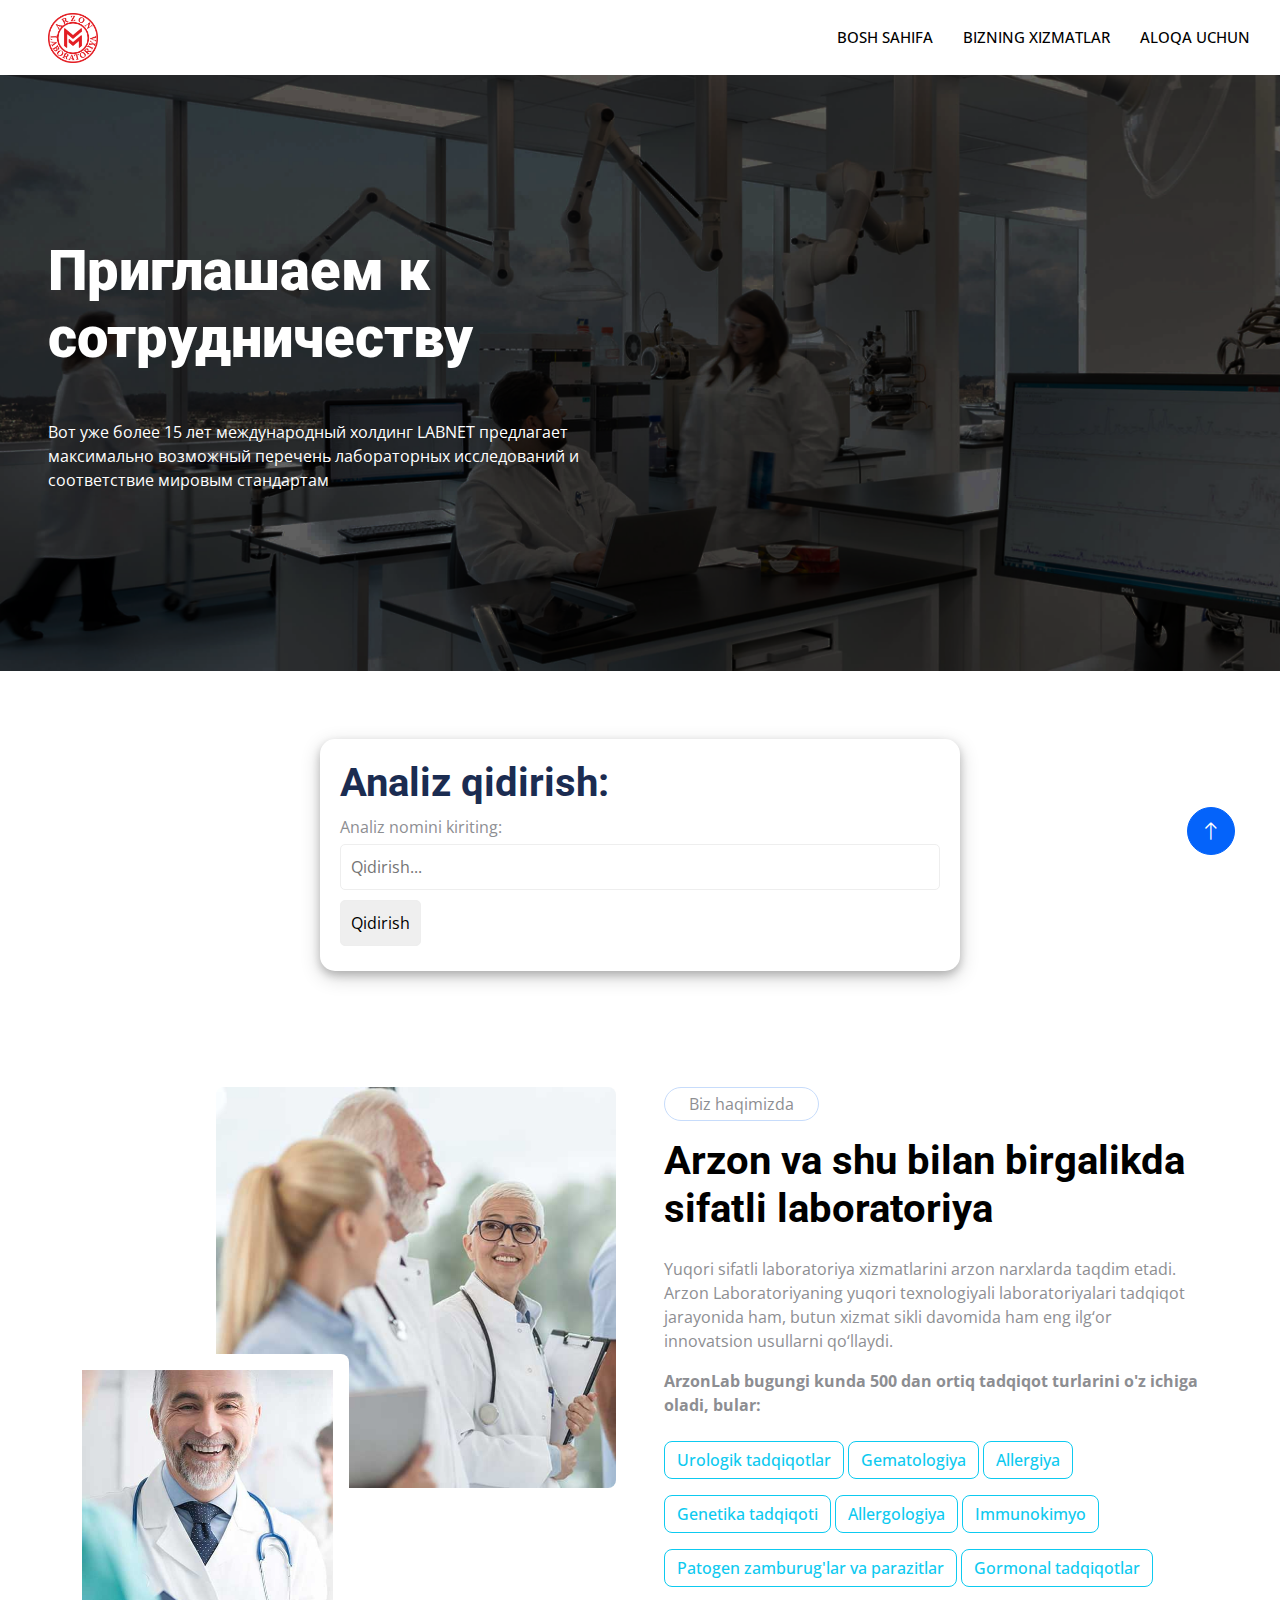
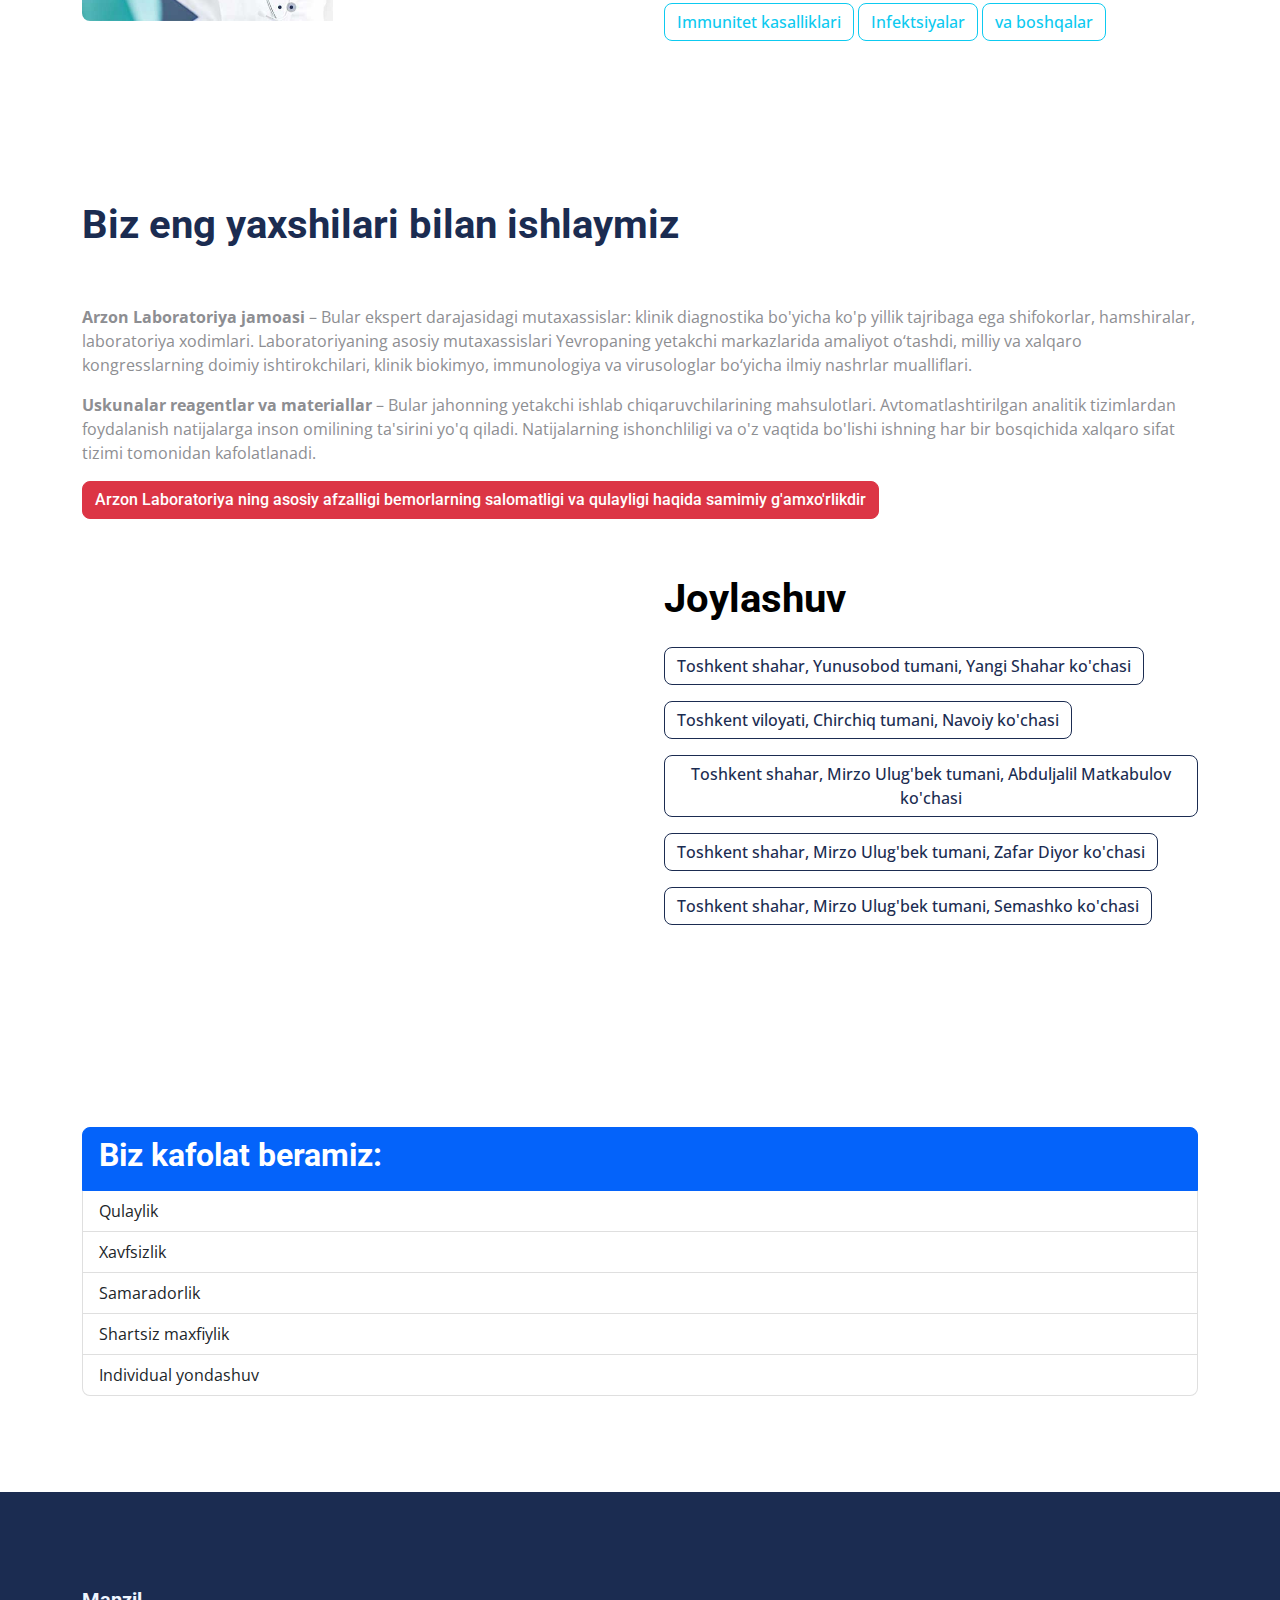
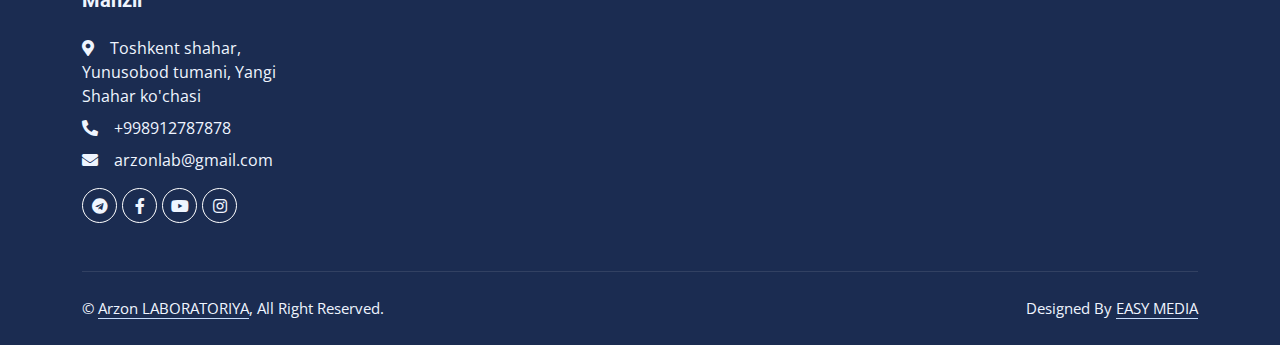
==== commit d5a76f44: "logo" ====
--- a/index.html
+++ b/index.html
@@ -35,9 +35,7 @@
 <body>
     <!-- Spinner Start -->
     <div id="spinner" class="show bg-white position-fixed translate-middle w-100 vh-100 top-50 start-50 d-flex align-items-center justify-content-center">
-        <div class="spinner-grow text-primary" style="width: 3rem; height: 3rem;" role="status">
-            <span class="sr-only">Loading...</span>
-        </div>
+        <img src="./img/logo arzon L.png" alt="">
     </div>
     <!-- Spinner End -->
 
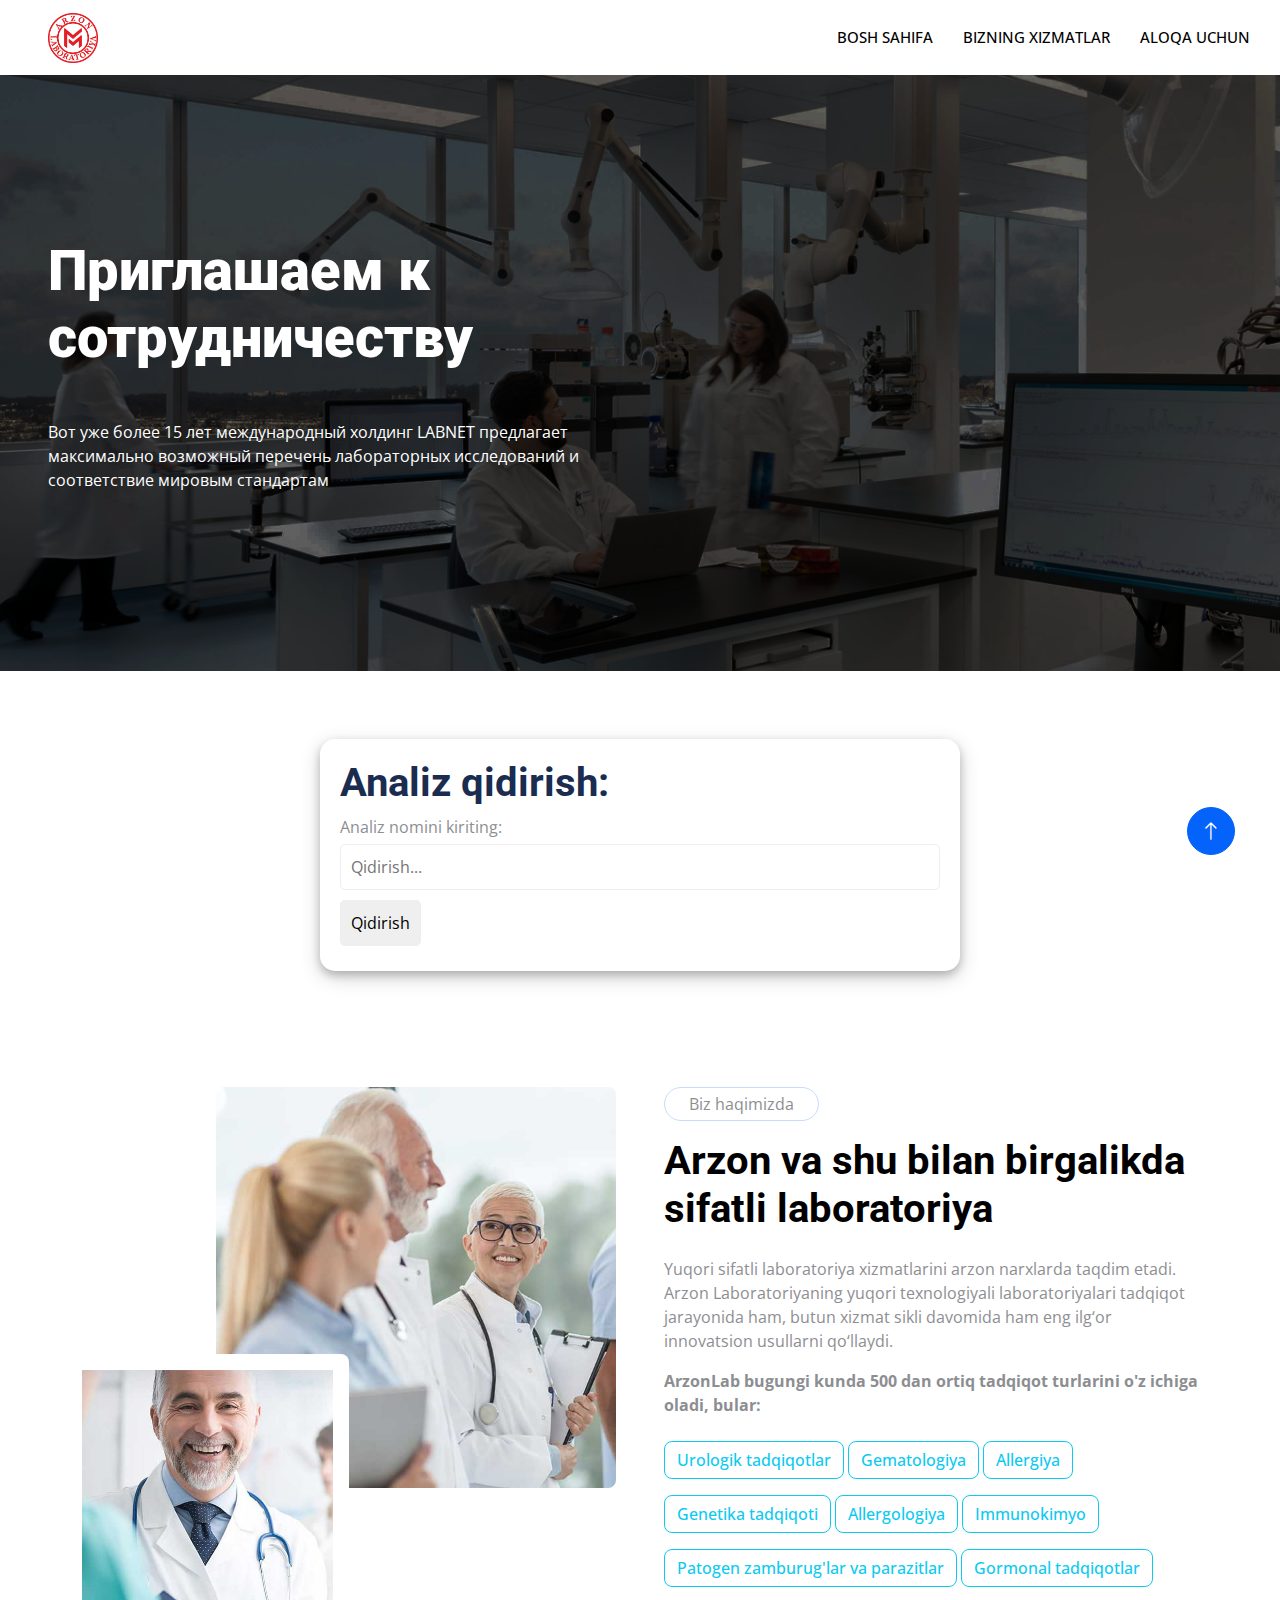
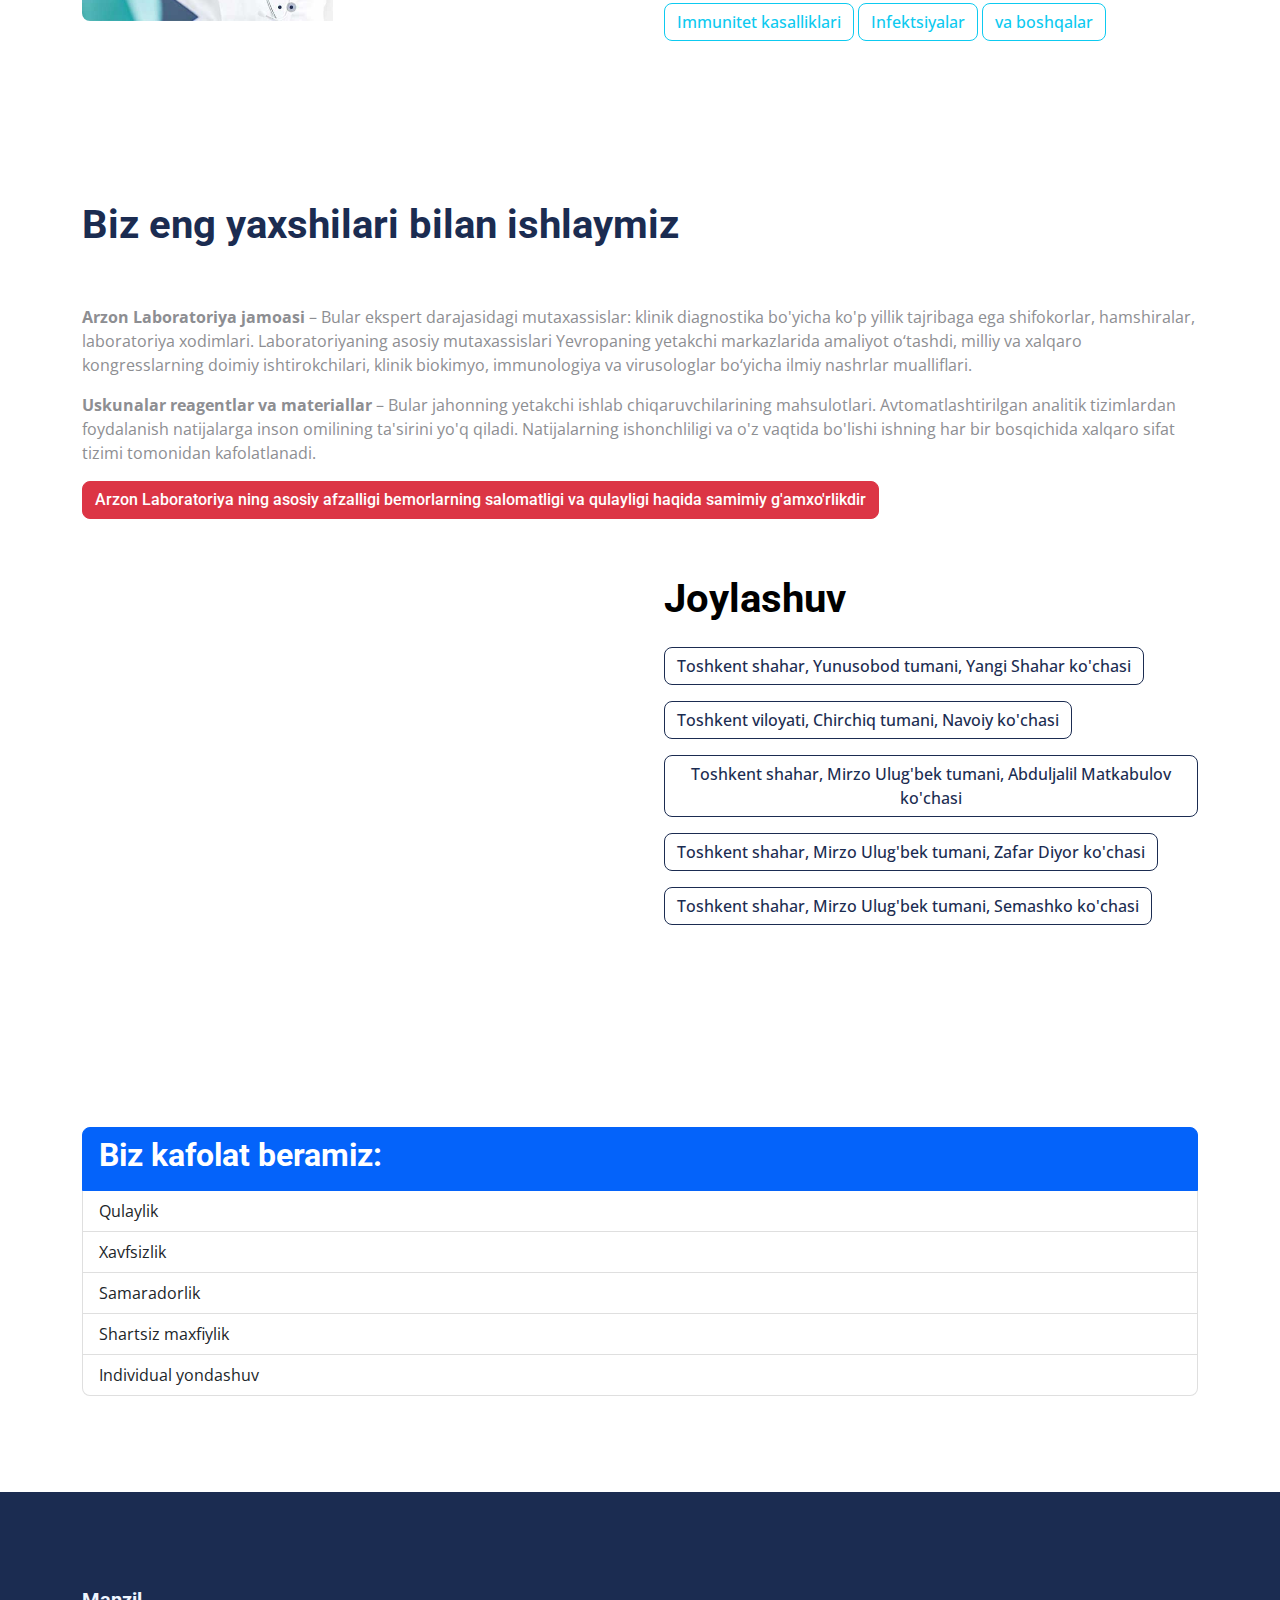
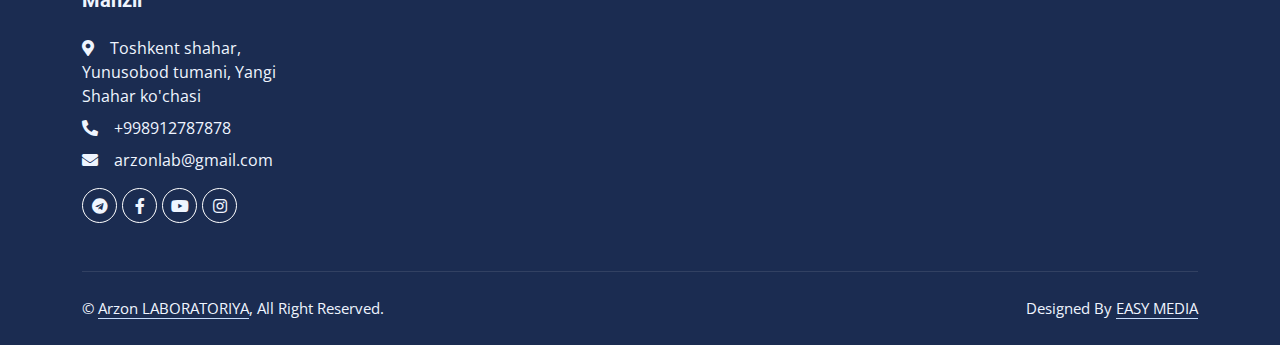
==== commit baafc7b3: "jjj" ====
--- a/index.html
+++ b/index.html
@@ -35,7 +35,7 @@
 <body>
     <!-- Spinner Start -->
     <div id="spinner" class="show bg-white position-fixed translate-middle w-100 vh-100 top-50 start-50 d-flex align-items-center justify-content-center">
-        <img src="./img/logo arzon L.png" alt="">
+        <img src="./img/logo arzon L.png" alt="" width="100px" height="100px">
     </div>
     <!-- Spinner End -->
 
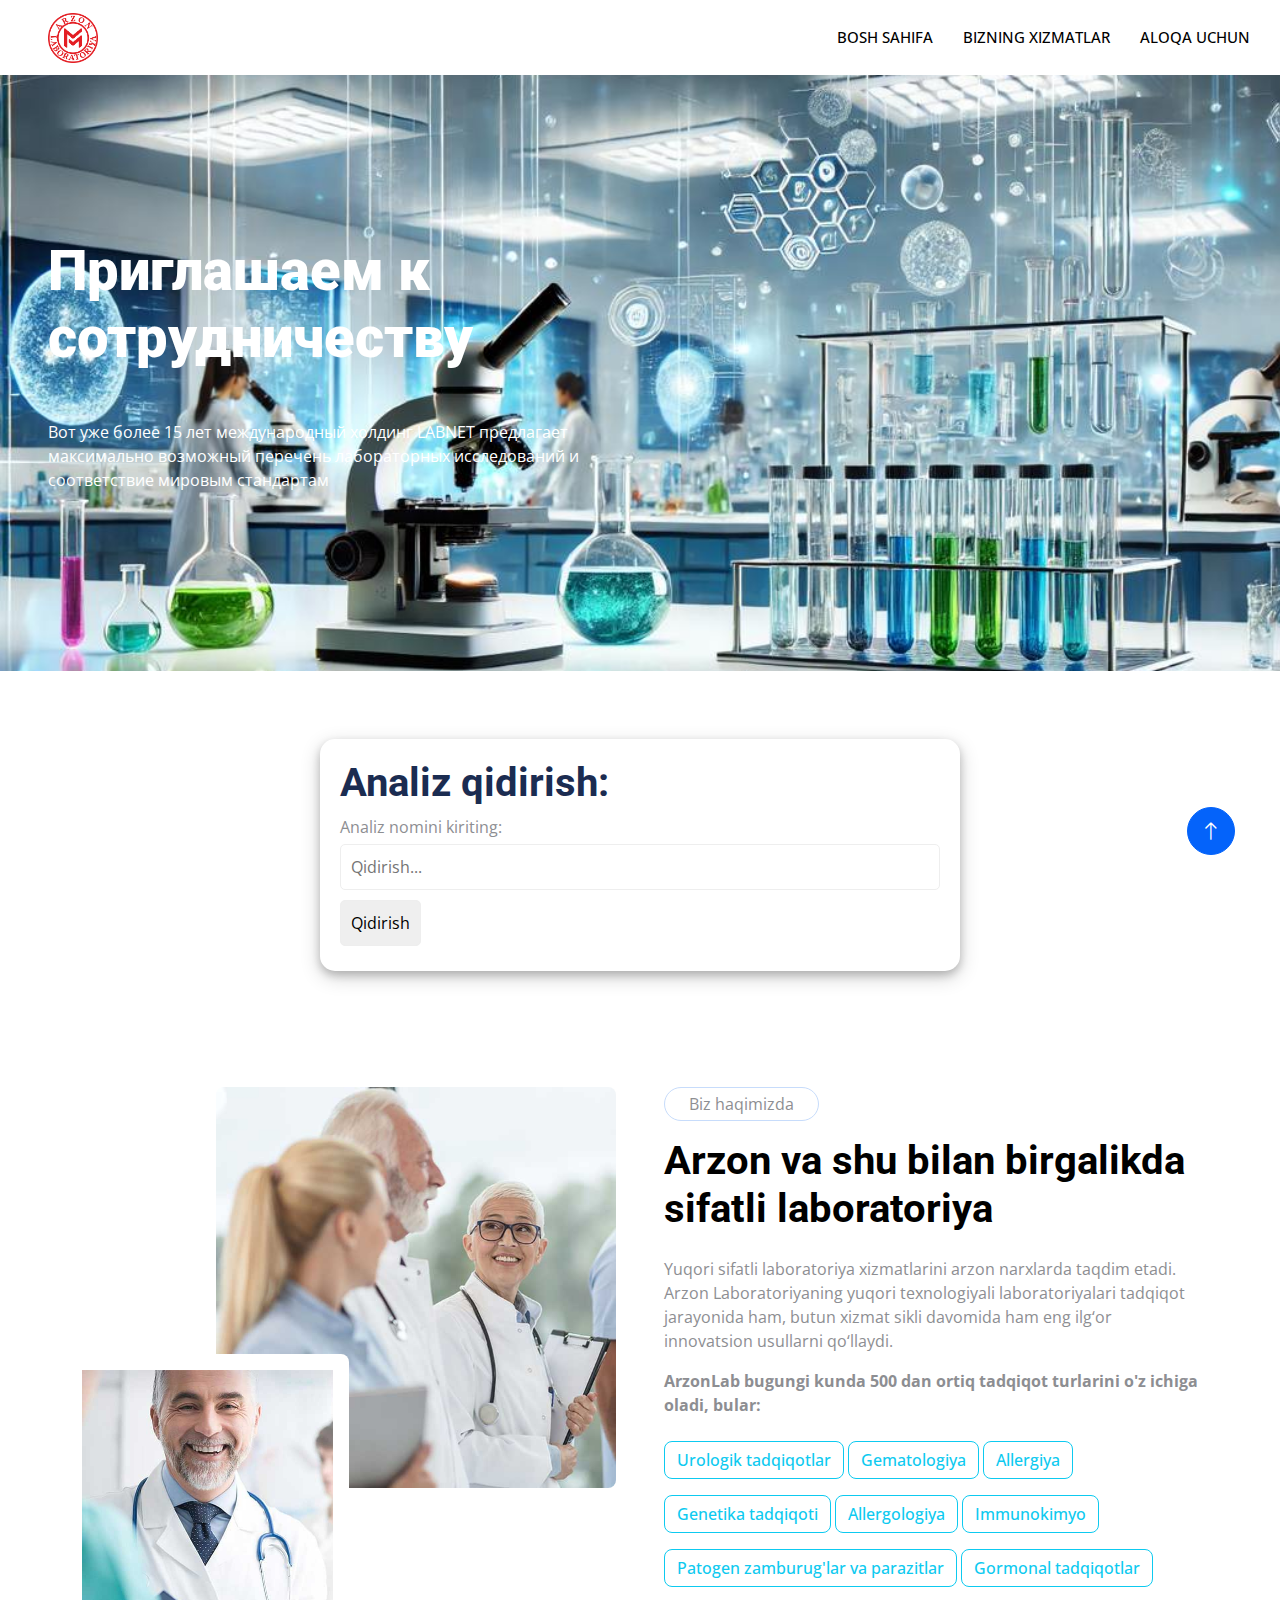
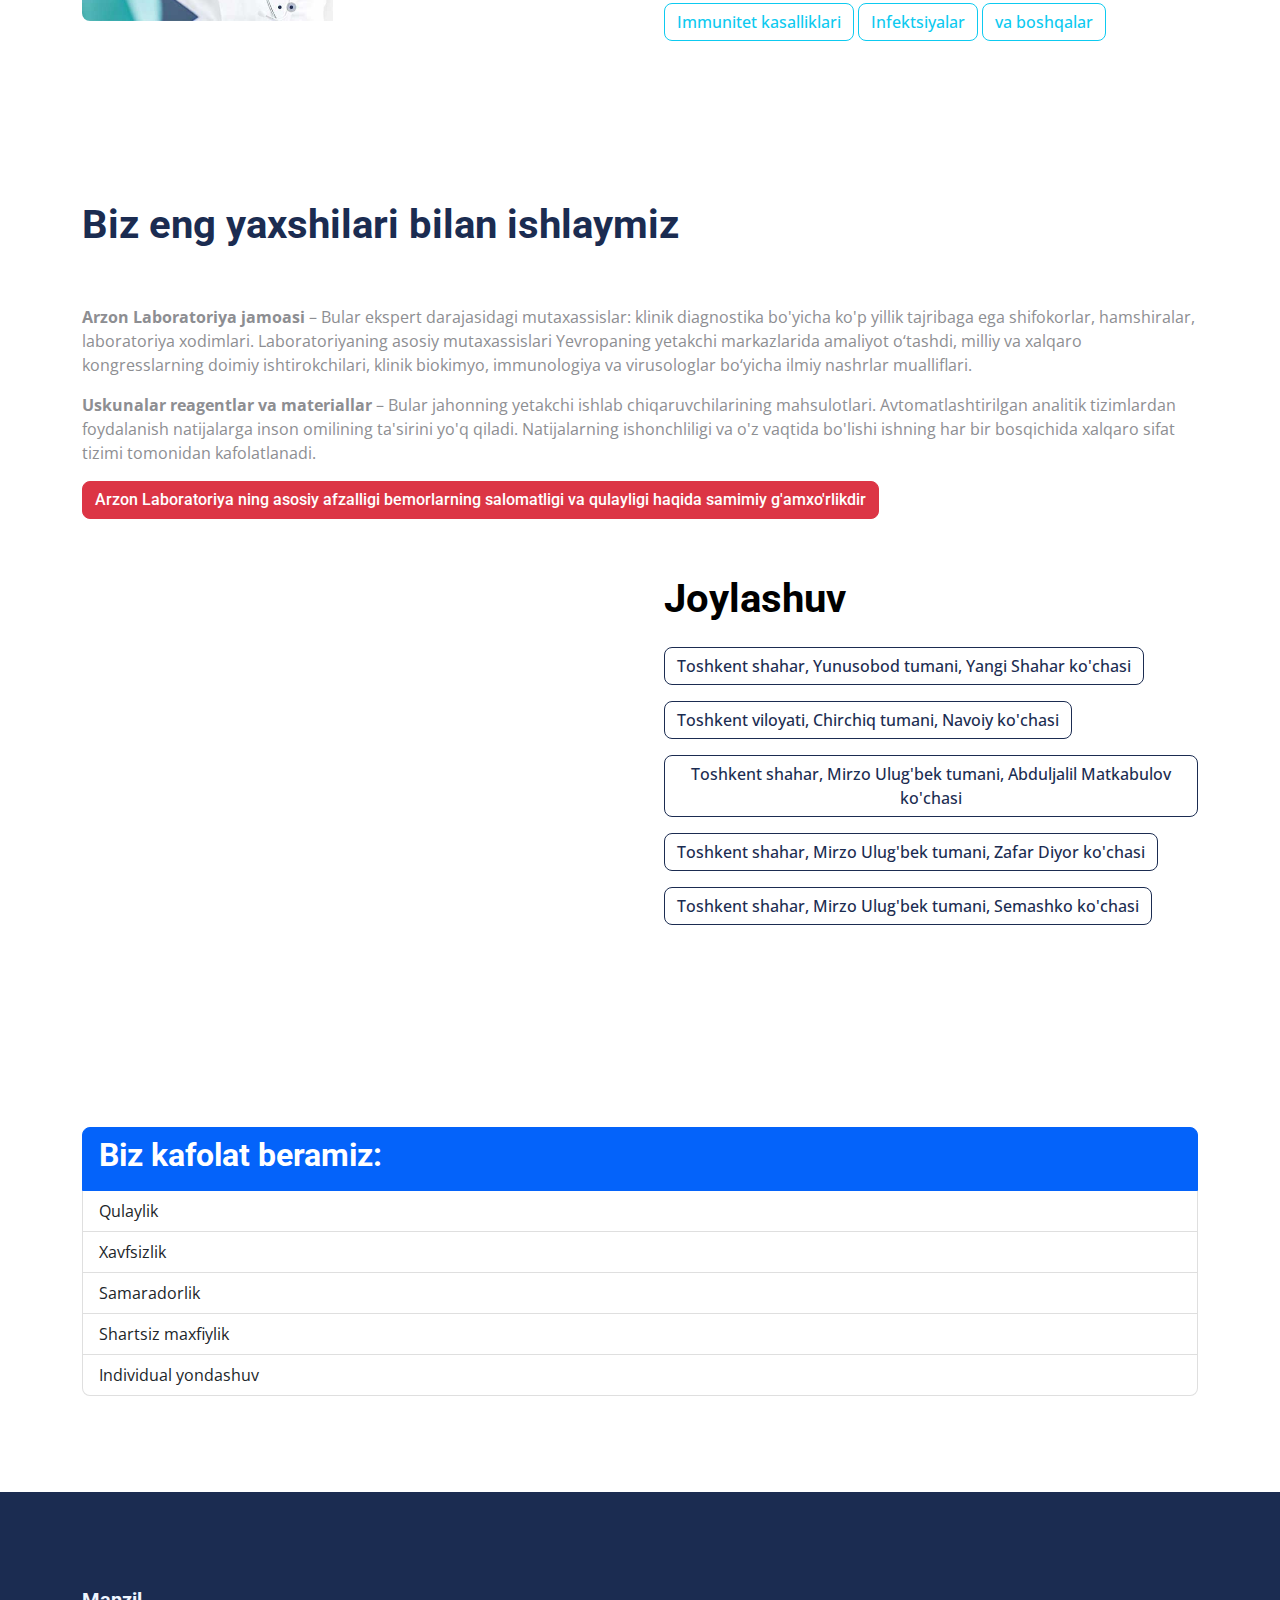
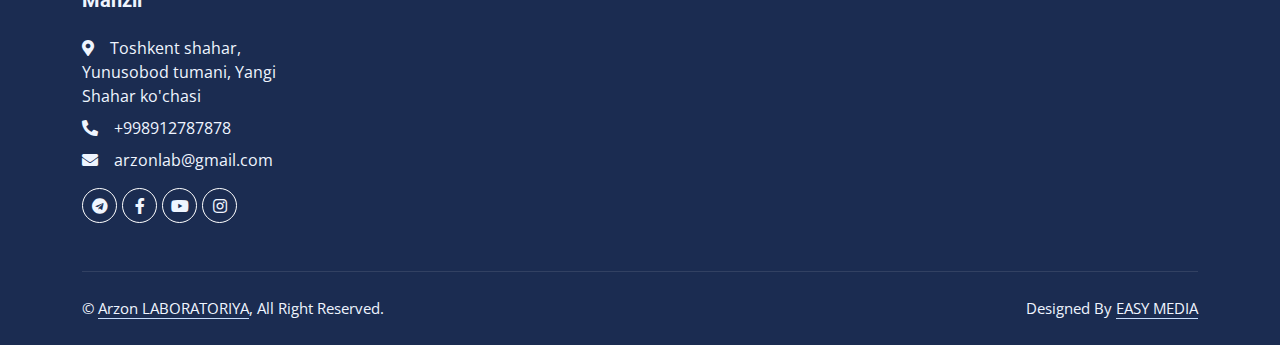
==== commit 810bc730: "wd" ====
--- a/index.html
+++ b/index.html
@@ -60,7 +60,7 @@
 
     <!-- Header Start -->
     <div class="container-fluid header bg-primary p-0 mb-5" style="background-color: red;">
-        <div class="row g-0 align-items-center flex-column-reverse flex-lg-row" style="background-image: url(./img/image\ 1.png); background-size: cover; background-attachment: fixed;">
+        <div class="row g-0 align-items-center flex-column-reverse flex-lg-row" style="background-image: url(./img/labfor.jpg); background-size: cover; background-attachment: fixed;">
             <div class="col-lg-6 p-5 wow fadeIn" data-wow-delay="0.1s">
                 <h1 class="display-4 text-white mb-5 mt-5">Приглашаем к сотрудничеству</h1>
                 <div class="row g-4 mb-5">
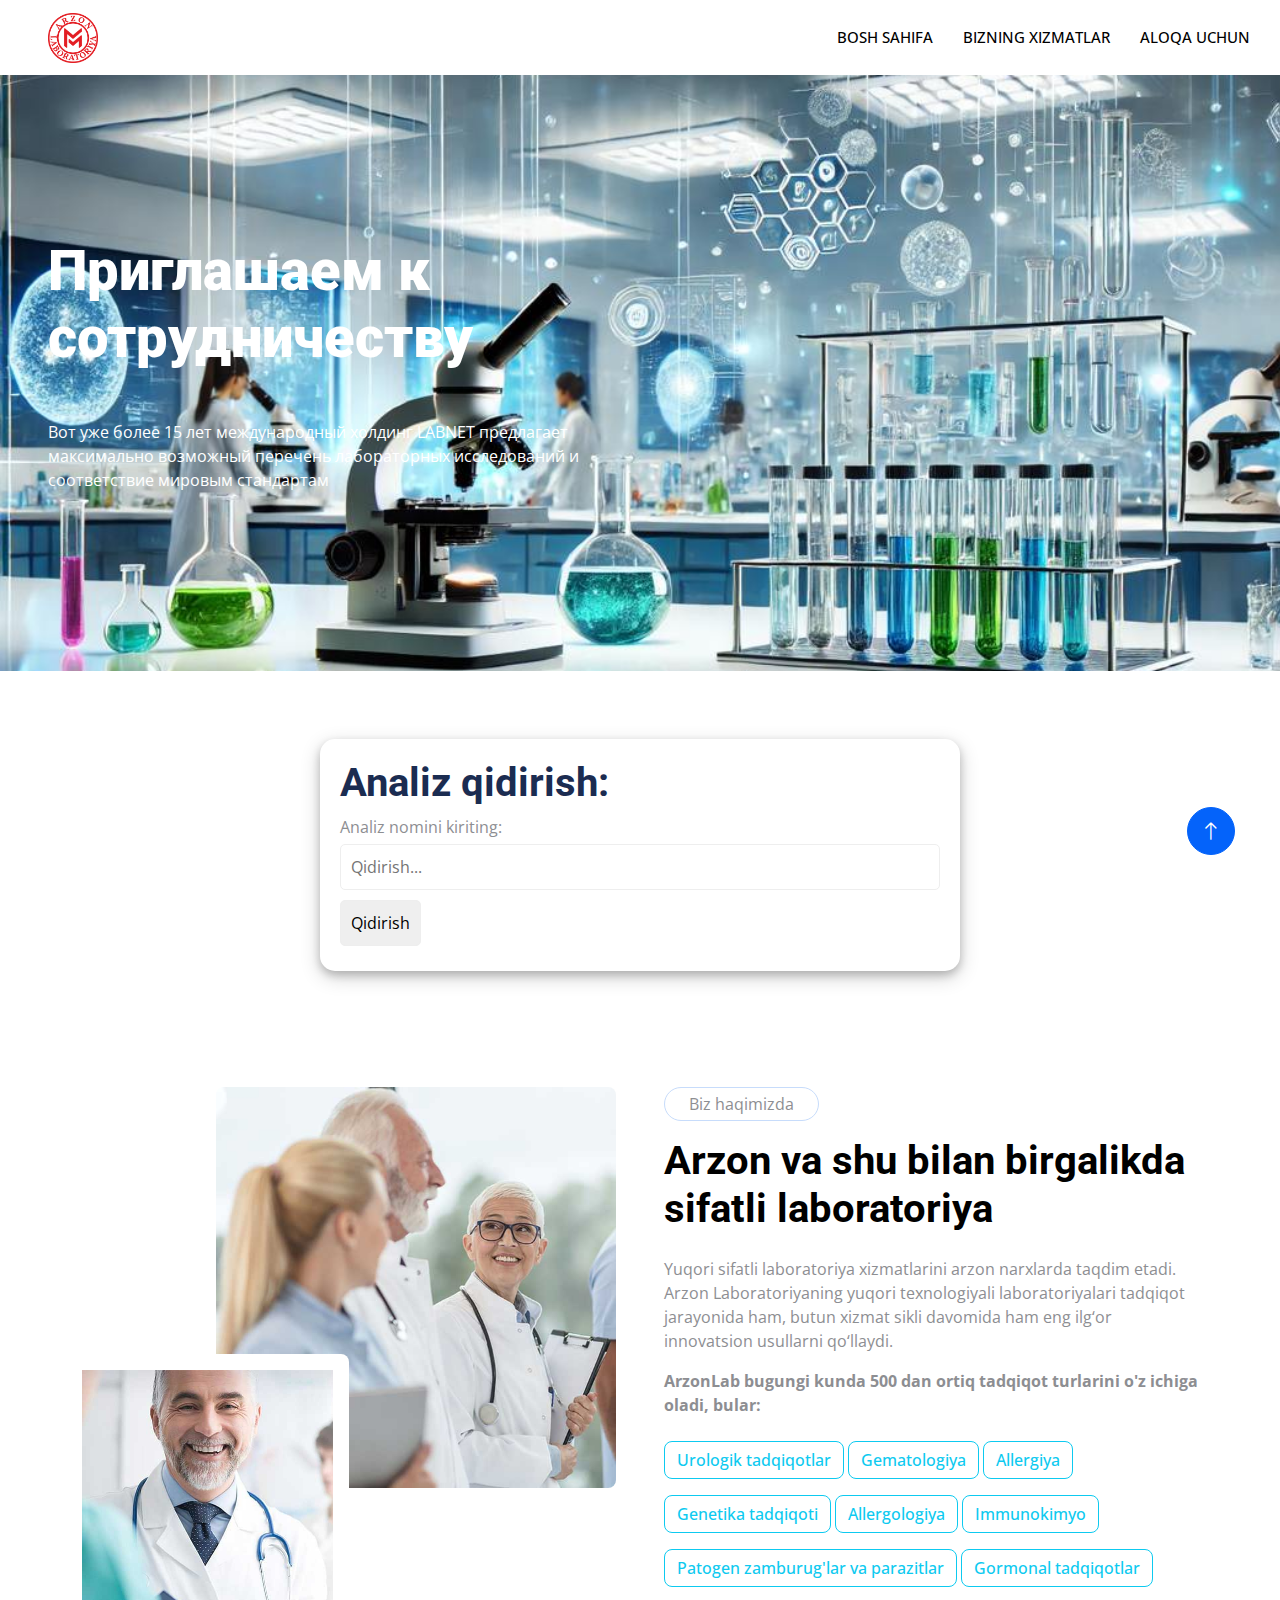
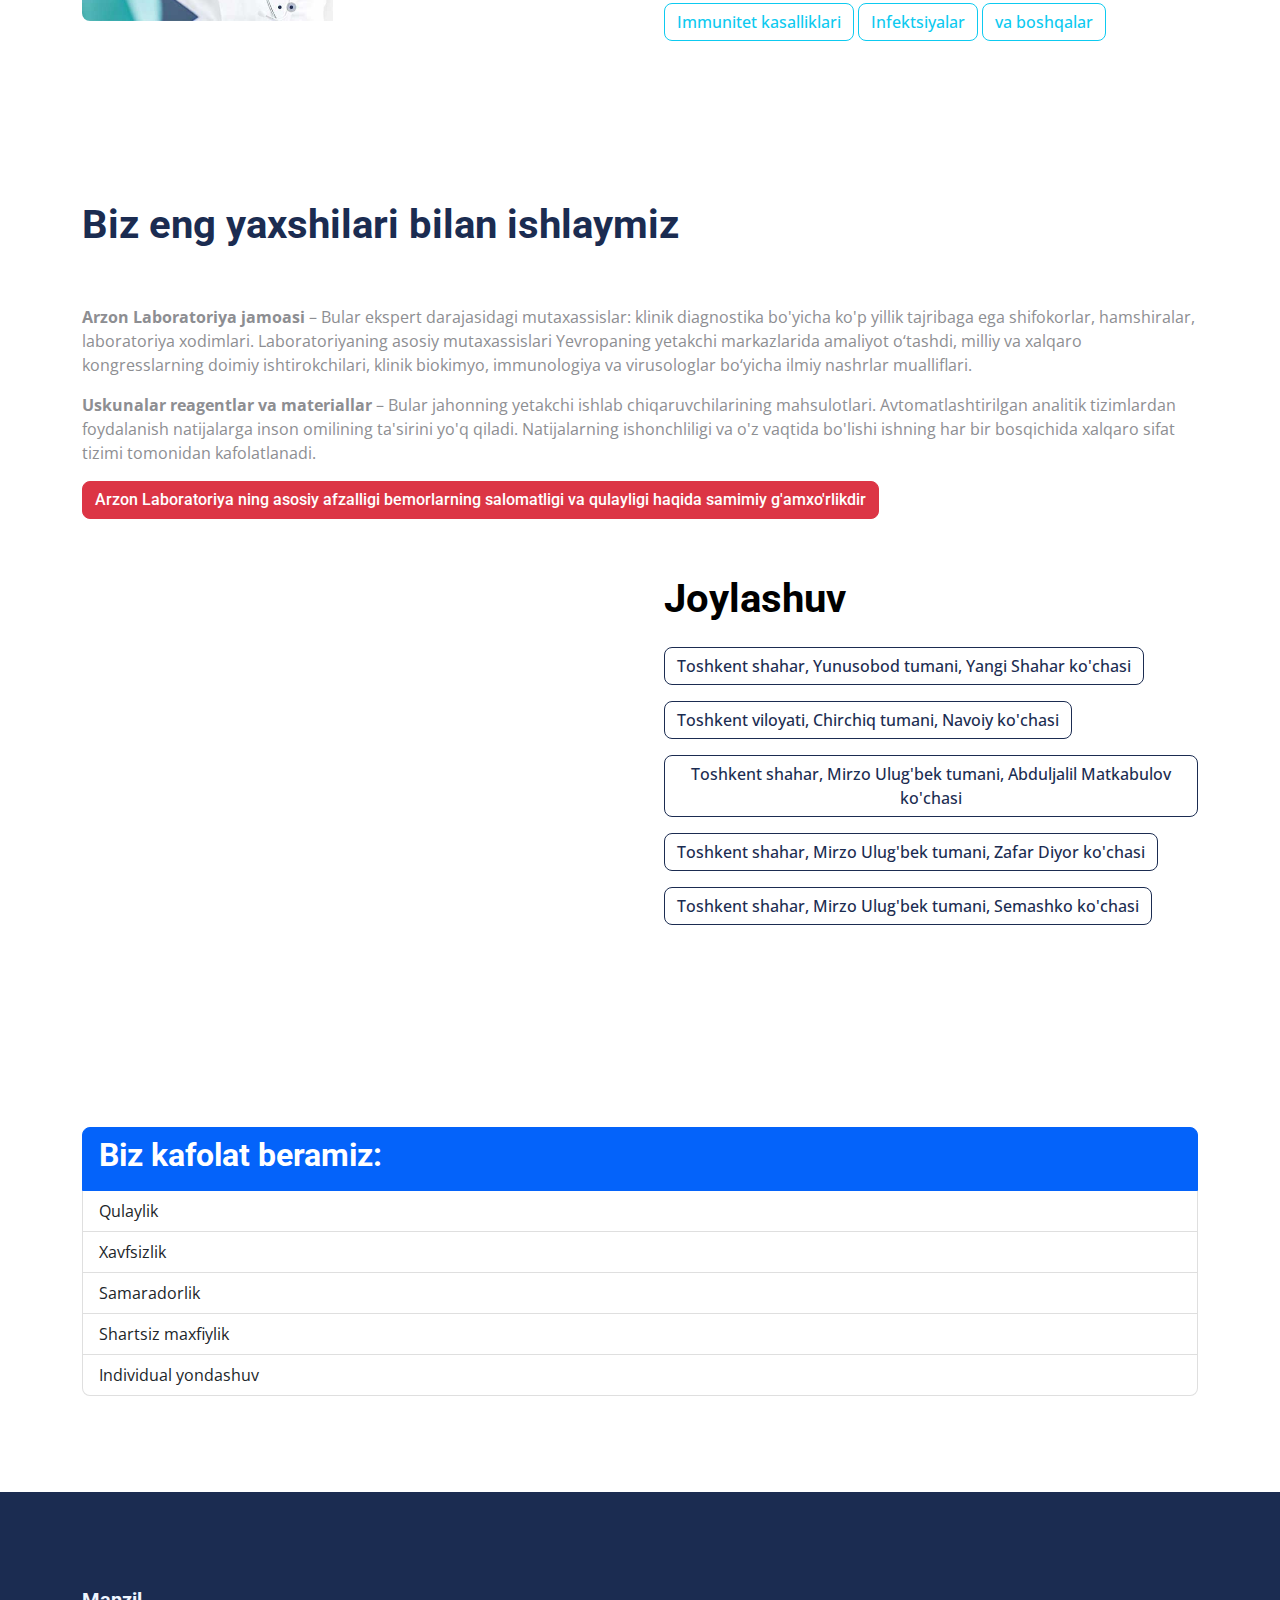
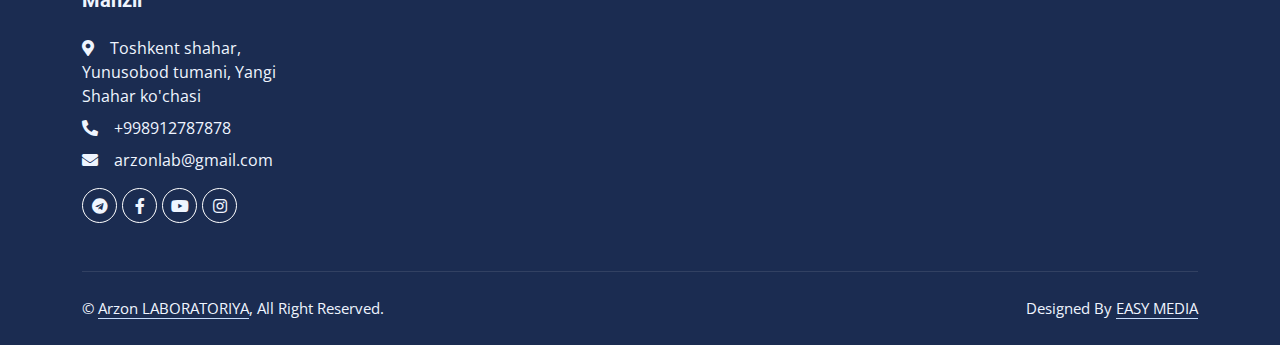
==== commit ee572213: "wef" ====
--- a/index.html
+++ b/index.html
@@ -59,8 +59,8 @@
 
 
     <!-- Header Start -->
-    <div class="container-fluid header bg-primary p-0 mb-5" style="background-color: red;">
-        <div class="row g-0 align-items-center flex-column-reverse flex-lg-row" style="background-image: url(./img/labfor.jpg); background-size: cover; background-attachment: fixed;">
+    <div class="container-fluid header bg-primary p-0 mb-5">
+        <div class="row g-0 align-items-center flex-column-reverse flex-lg-row" style="background-color: #0000005b; background-image: url(./img/labfor.jpg); background-size: cover; background-attachment: fixed;">
             <div class="col-lg-6 p-5 wow fadeIn" data-wow-delay="0.1s">
                 <h1 class="display-4 text-white mb-5 mt-5">Приглашаем к сотрудничеству</h1>
                 <div class="row g-4 mb-5">
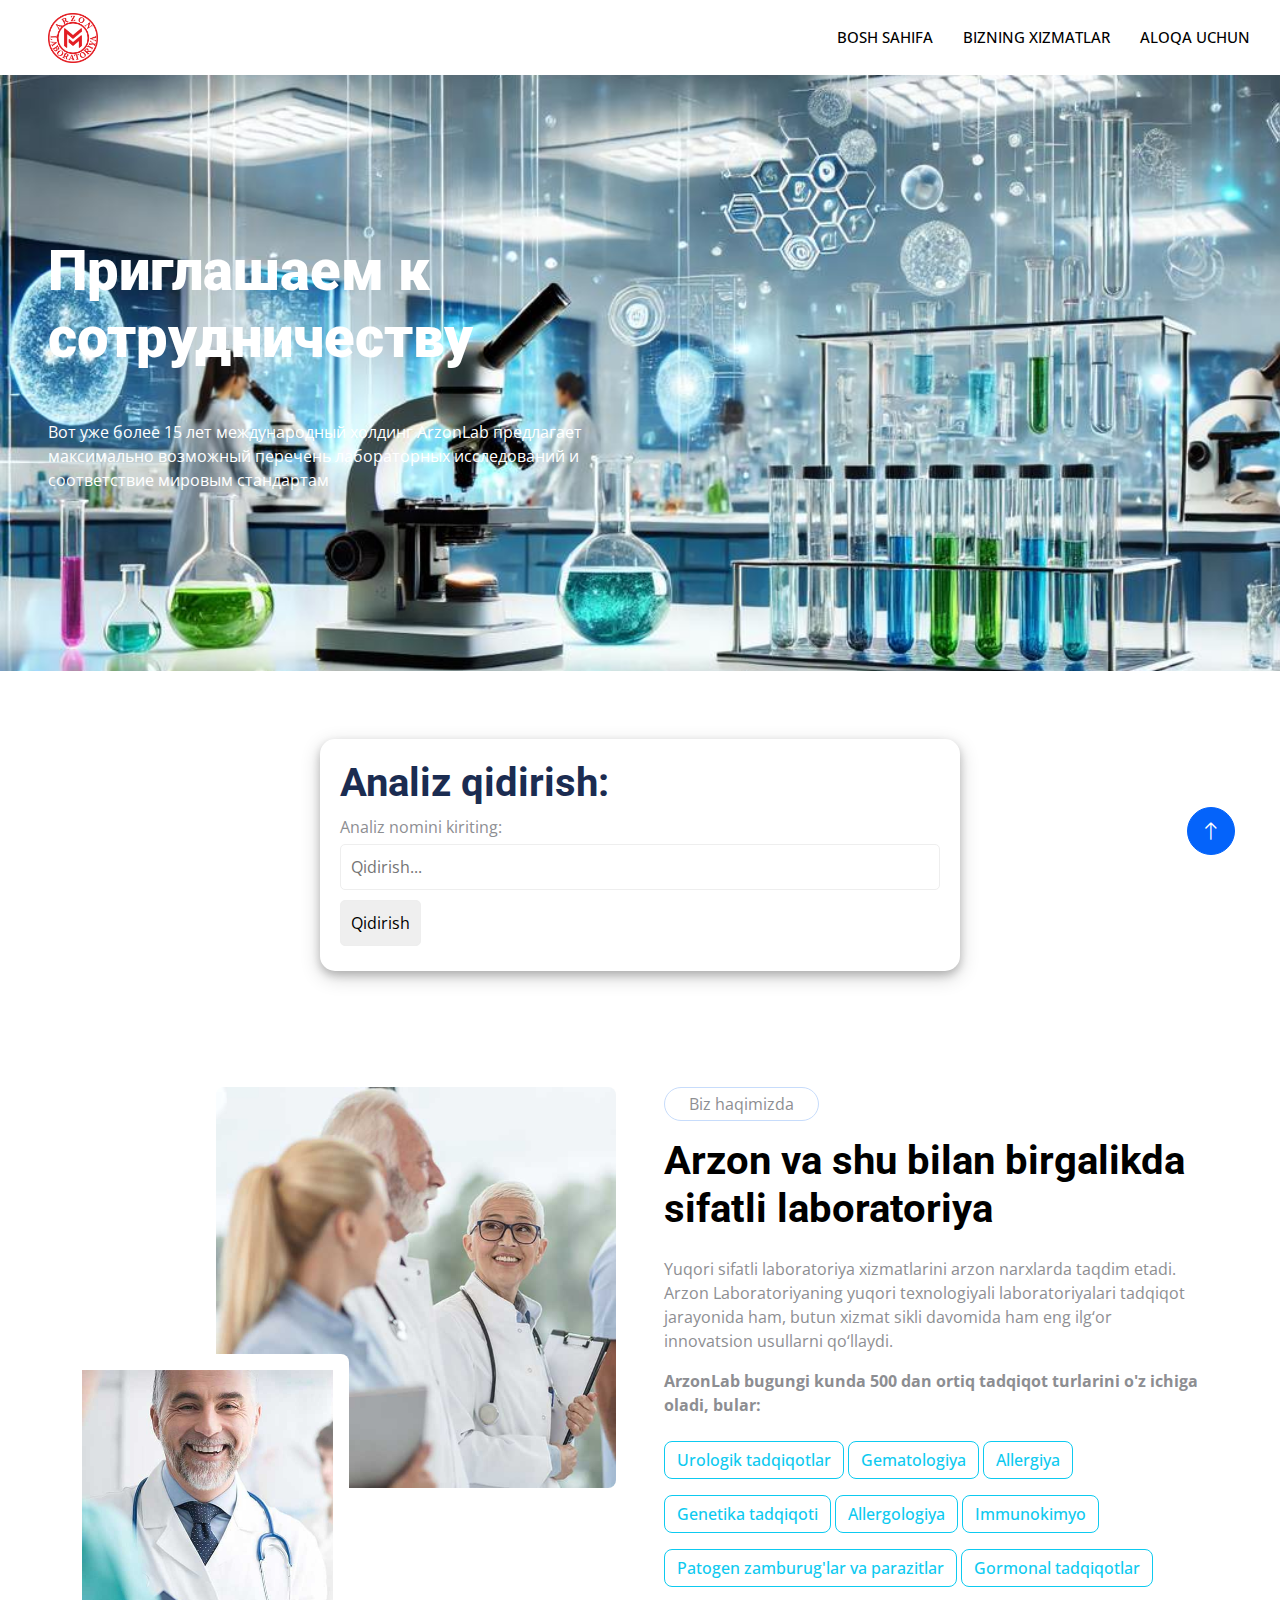
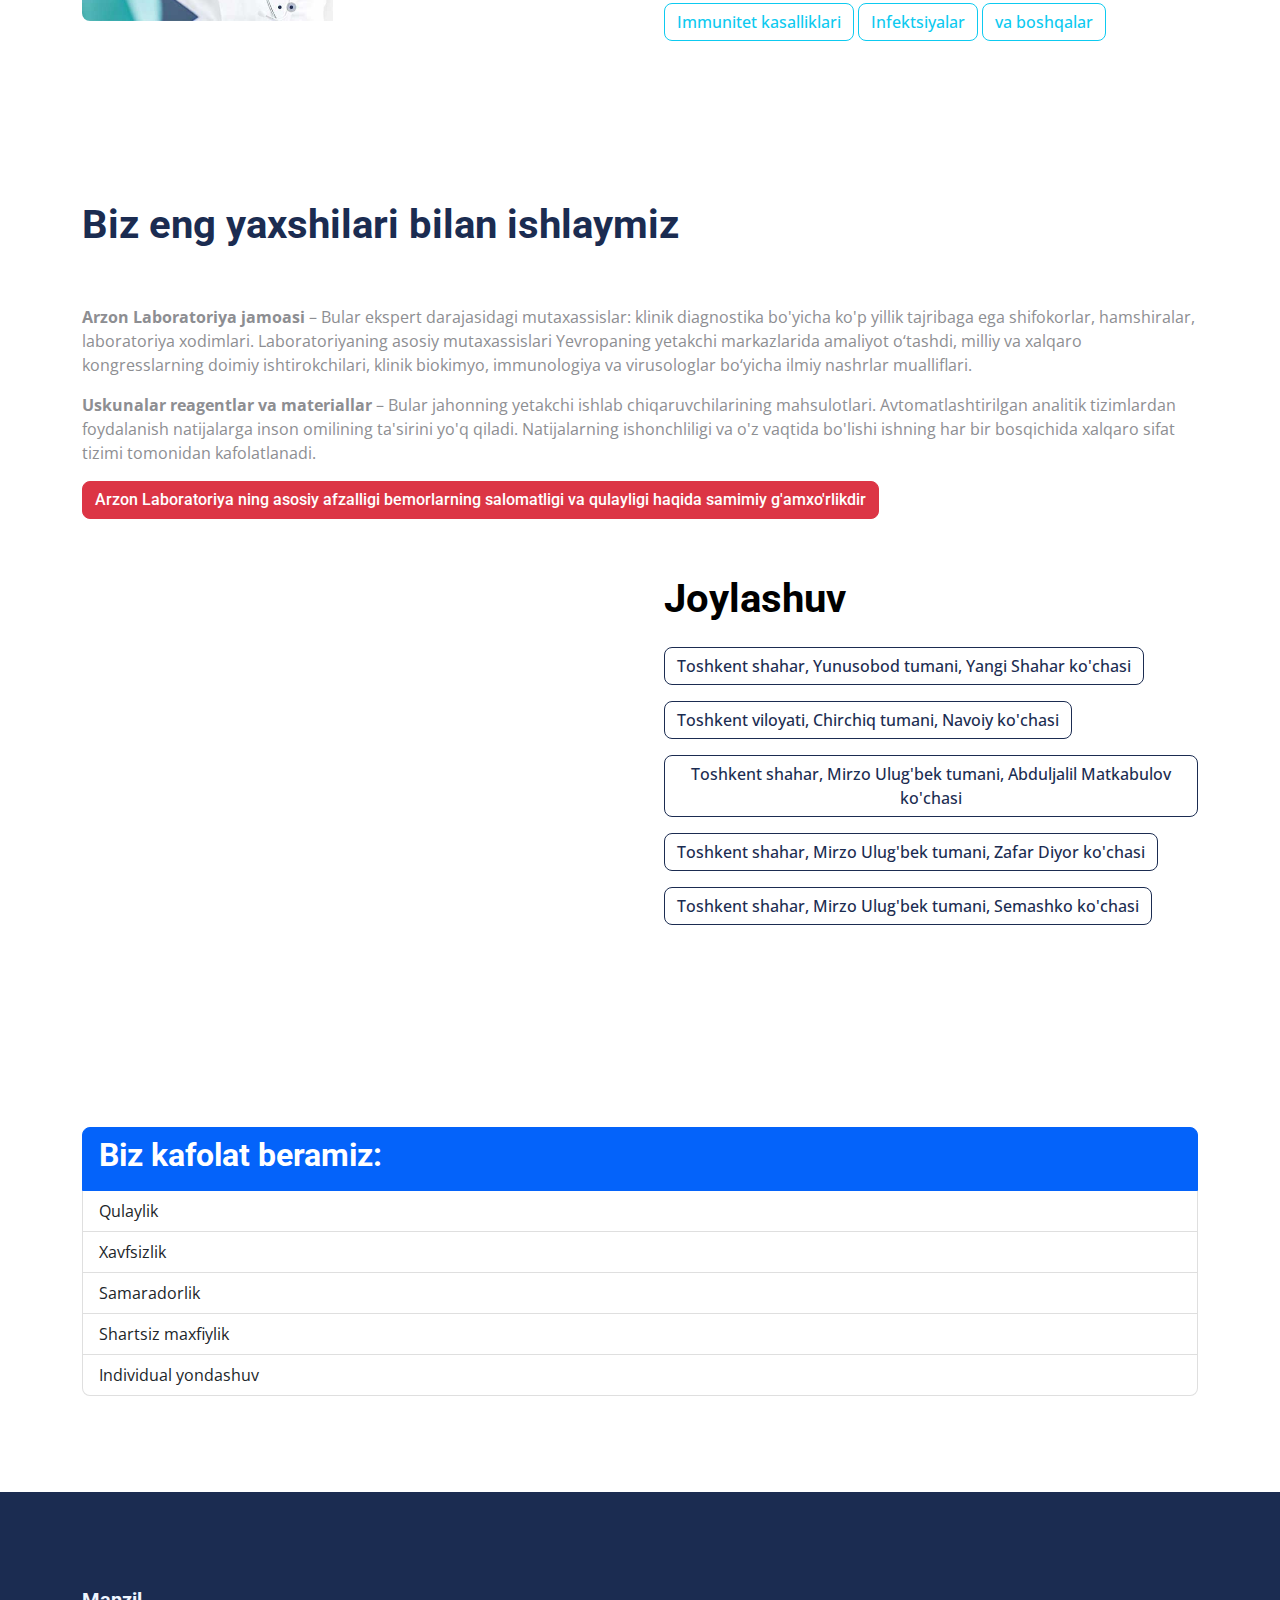
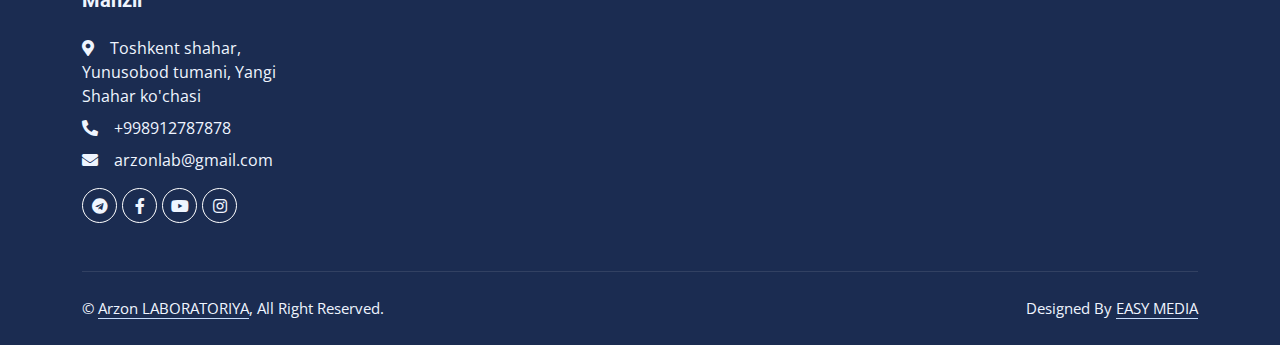
==== commit 90cd3071: "efe" ====
--- a/index.html
+++ b/index.html
@@ -64,7 +64,7 @@
             <div class="col-lg-6 p-5 wow fadeIn" data-wow-delay="0.1s">
                 <h1 class="display-4 text-white mb-5 mt-5">Приглашаем к сотрудничеству</h1>
                 <div class="row g-4 mb-5">
-                    <p style="color: white;">Вот уже более 15 лет международный холдинг LABNET предлагает максимально возможный перечень лабораторных исследований и соответствие мировым стандартам</p>
+                    <p style="color: white;">Вот уже более 15 лет международный холдинг ArzonLab предлагает максимально возможный перечень лабораторных исследований и соответствие мировым стандартам</p>
                 </div>
             </div>
             <div class="col-lg-6 wow fadeIn" data-wow-delay="0.5s" style="padding: 20px;">
